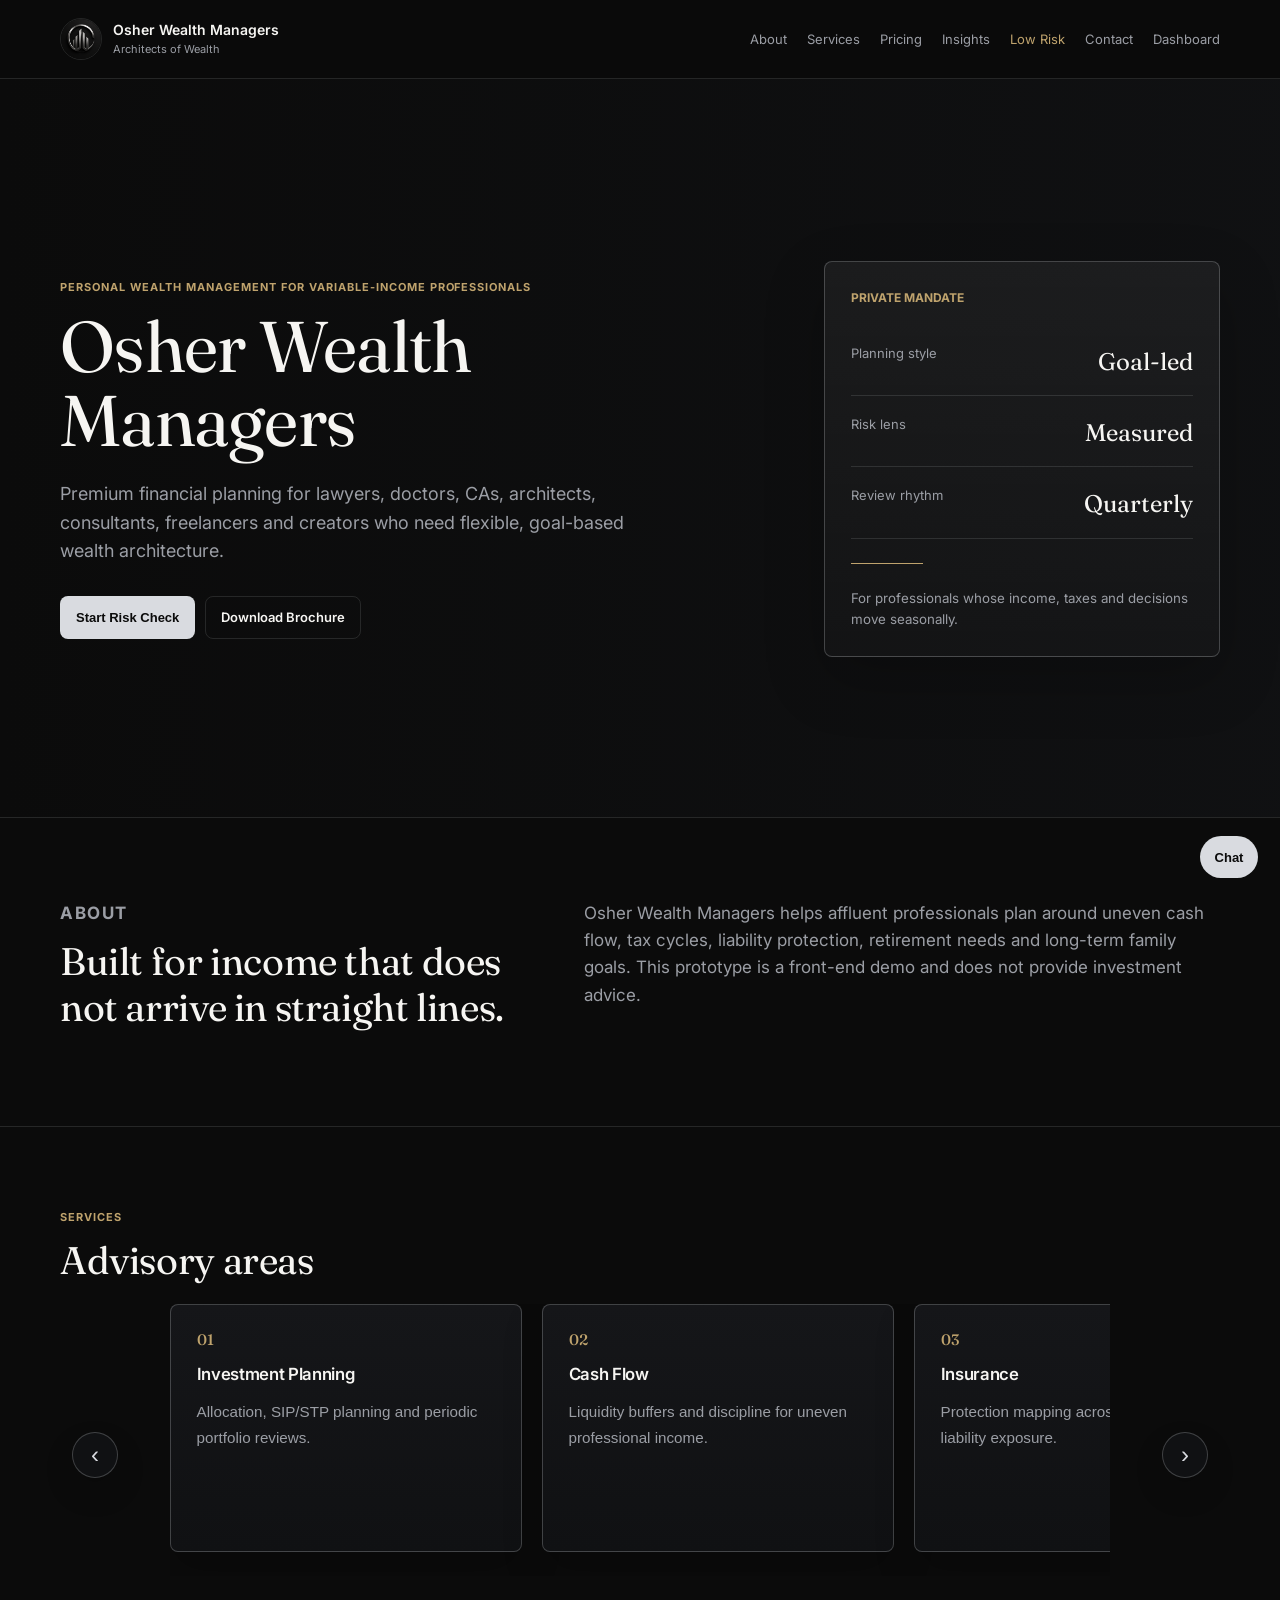
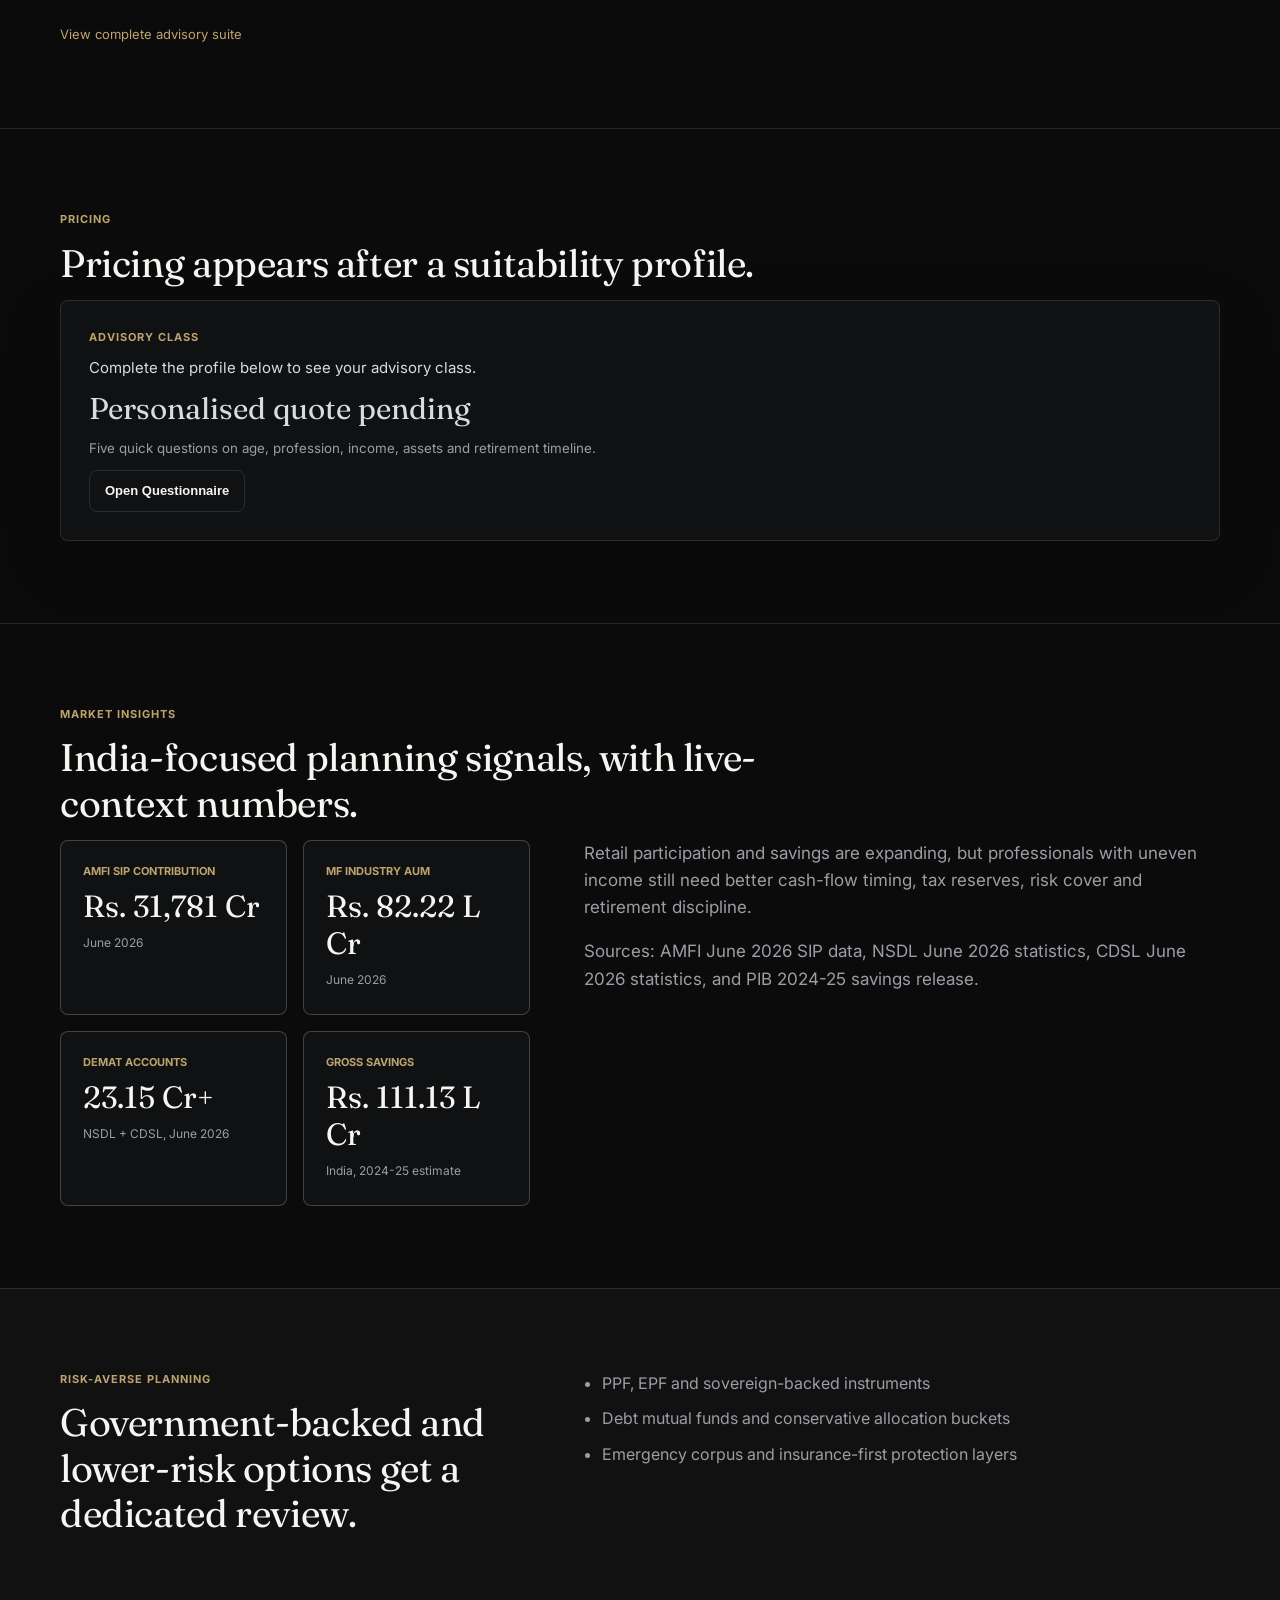
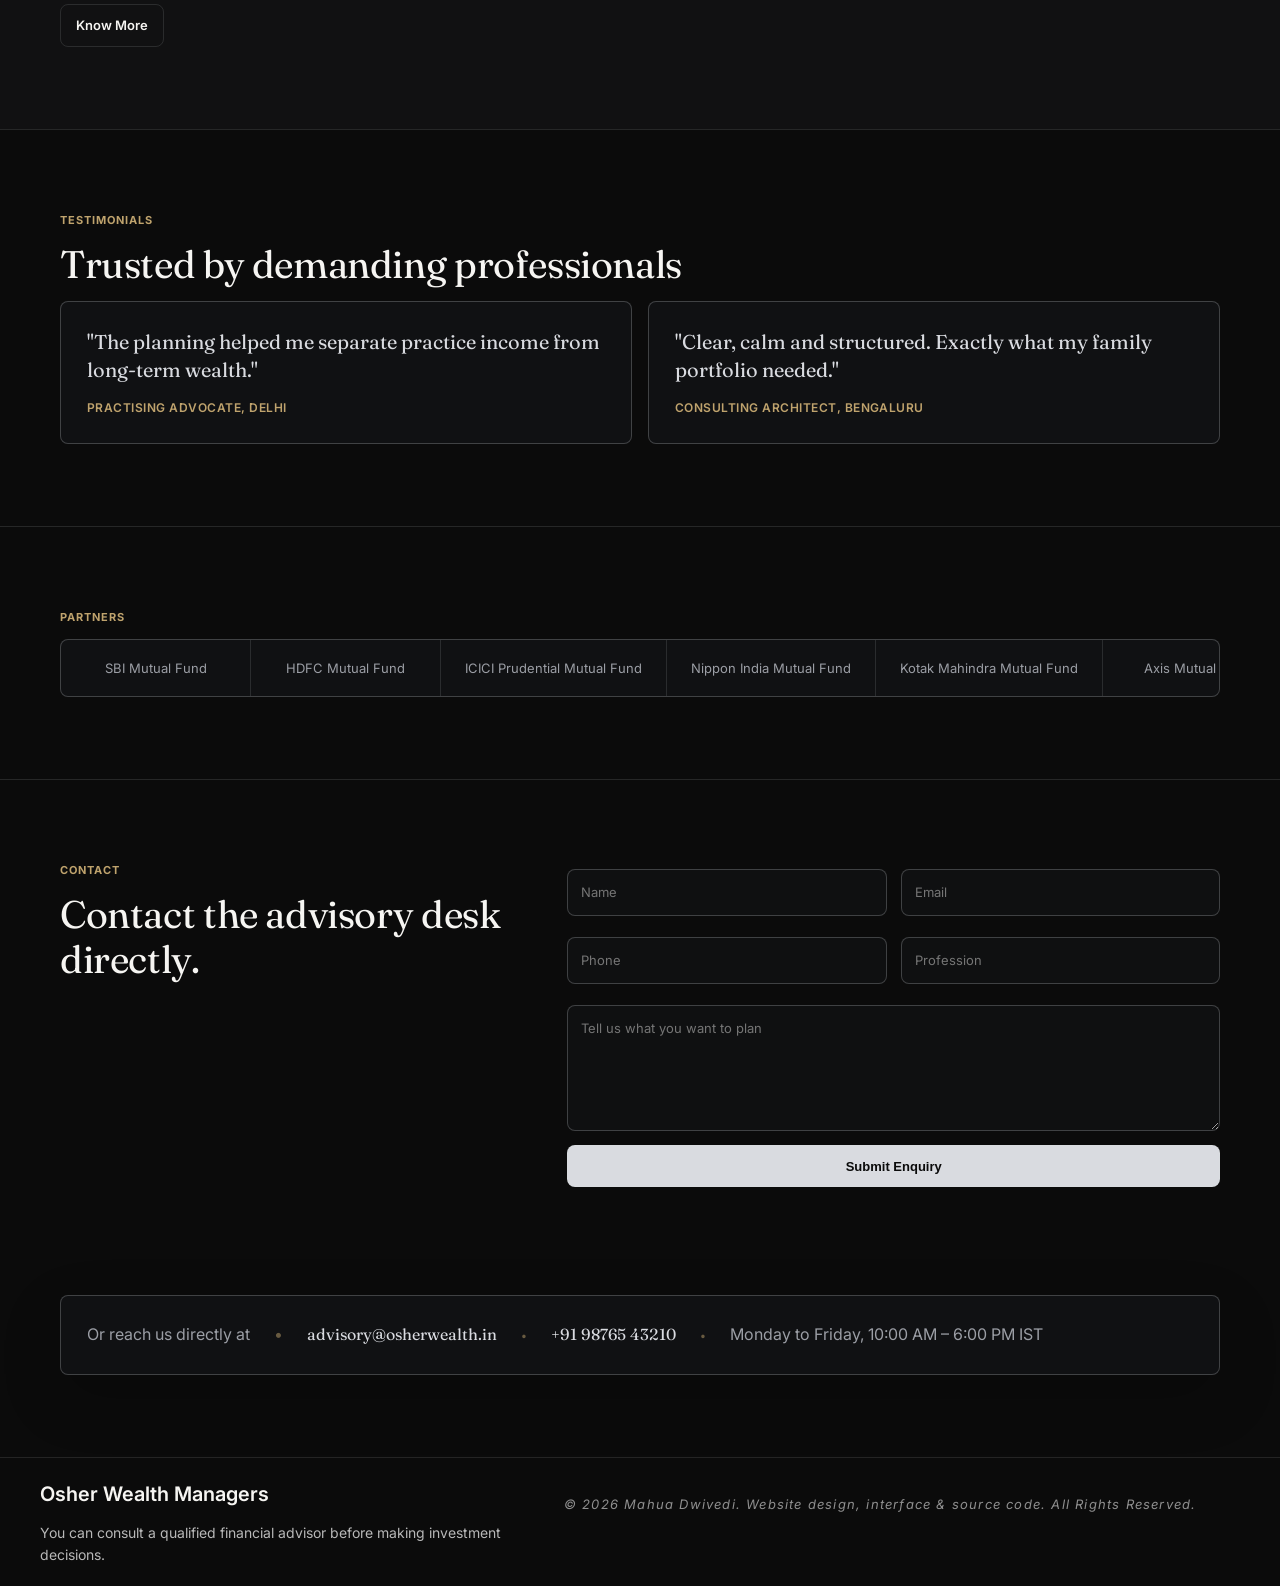
==== index.html @ f5e78a2c "Redesign footer with improved structure and styles Updated footer layout and styling for better pres" ====
<!DOCTYPE html>
<html lang="en">
<head>
  <meta charset="UTF-8">
  <meta name="viewport" content="width=device-width, initial-scale=1.0">
  <title>Osher Wealth Managers</title>
  <link rel="preconnect" href="https://fonts.googleapis.com">
  <link rel="preconnect" href="https://fonts.gstatic.com" crossorigin>
  <link href="https://fonts.googleapis.com/css2?family=Fraunces:ital,opsz,wght@0,9..144,400;0,9..144,500;1,9..144,400&family=Inter:wght@400;500;600;700&display=swap" rel="stylesheet">
  <link rel="stylesheet" href="style.css">
</head>
<body>
  <header class="site-header">
    <a class="brand" href="#home" aria-label="Osher Wealth Managers home">
      <img src="logo.png" alt="Osher Wealth Managers logo" class="brand-logo">
      <span>
        <strong>Osher Wealth Managers</strong>
        <small>Architects of Wealth</small>
      </span>
    </a>
    <nav class="nav-links" aria-label="Primary navigation">
      <a href="#about">About</a>
      <a href="services.html">Services</a>
      <a href="#pricing">Pricing</a>
      <a href="#insights">Insights</a>
      <a class="risk-link" href="low-risk.html">Low Risk</a>
      <a href="#contact">Contact</a>
      <a href="#dashboard">Dashboard</a>
    </nav>
  </header>

  <main>
    <section id="home" class="hero">
      <div class="hero-copy">
        <p class="eyebrow">Personal wealth management for variable-income professionals</p>
        <h1>Osher Wealth Managers</h1>
        <p class="hero-text">Premium financial planning for lawyers, doctors, CAs, architects, consultants, freelancers and creators who need flexible, goal-based wealth architecture.</p>
        <div class="hero-actions">
          <button class="btn primary open-profile" type="button">Start Risk Check</button>
          <a class="btn secondary" href="brochure.pdf" download>Download Brochure</a>
        </div>
      </div>
      <div class="hero-panel" aria-label="Private wealth planning preview">
        <p>Private Mandate</p>
        <dl>
          <div><dt>Planning style</dt><dd>Goal-led</dd></div>
          <div><dt>Risk lens</dt><dd>Measured</dd></div>
          <div><dt>Review rhythm</dt><dd>Quarterly</dd></div>
        </dl>
        <span class="fine-line"></span>
        <small>For professionals whose income, taxes and decisions move seasonally.</small>
      </div>
    </section>

    <section id="about" class="section split">
      <div>
        <p class="eyebrow">About</p>
        <h2>Built for income that does not arrive in straight lines.</h2>
      </div>
      <p>Osher Wealth Managers helps affluent professionals plan around uneven cash flow, tax cycles, liability protection, retirement needs and long-term family goals. This prototype is a front-end demo and does not provide investment advice.</p>
    </section>

    <section id="services" class="section">
      <div class="section-heading">
        <p class="eyebrow">Services</p>
        <h2>Advisory areas</h2>
      </div>
      <div class="carousel-shell">
          <div class="carousel-actions">
            <button class="carousel-arrow" type="button" data-carousel-prev aria-label="Previous advisory card">‹</button>
            <button class="carousel-arrow" type="button" data-carousel-next aria-label="Next advisory card">›</button>
        </div>
        <div class="service-carousel refined-cards" data-carousel aria-label="Advisory and planning services">
          <button class="service-card open-profile" type="button"><span>01</span><h3>Investment Planning</h3><p>Allocation, SIP/STP planning and periodic portfolio reviews.</p></button>
          <button class="service-card open-profile" type="button"><span>02</span><h3>Cash Flow</h3><p>Liquidity buffers and discipline for uneven professional income.</p></button>
          <button class="service-card open-profile" type="button"><span>03</span><h3>Insurance</h3><p>Protection mapping across health, term and liability exposure.</p></button>
          <button class="service-card open-profile" type="button"><span>04</span><h3>Goal Planning</h3><p>Education, home, family and legacy goals made measurable.</p></button>
          <button class="service-card open-profile" type="button"><span>05</span><h3>Debt Management</h3><p>Loan repayment choices balanced against liquidity and tax cycles.</p></button>
          <button class="service-card open-profile" type="button"><span>06</span><h3>Retirement Planning</h3><p>Corpus, timeline and withdrawal planning for independence.</p></button>
        </div>
      </div>
      <a class="text-link" href="services.html">View complete advisory suite</a>
    </section>

    <section id="pricing" class="section pricing-section">
      <div class="section-heading">
        <p class="eyebrow">Pricing</p>
        <h2>Pricing appears after a suitability profile.</h2>
      </div>
      <div class="pricing-panel">
        <p class="eyebrow">Advisory class</p>
        <p id="pricingClass">Complete the profile below to see your advisory class.</p>
        <strong id="pricingFee">Personalised quote pending</strong>
        <small id="pricingNote">Five quick questions on age, profession, income, assets and retirement timeline.</small>
        <button class="btn secondary open-profile" type="button">Open Questionnaire</button>
      </div>
    </section>

    <section id="insights" class="section insights">
      <div class="section-heading">
        <p class="eyebrow">Market Insights</p>
        <h2>India-focused planning signals, with live-context numbers.</h2>
      </div>
      <div class="insight-layout">
        <div class="stat-grid">
          <article><span>AMFI SIP contribution</span><strong>Rs. 31,781 Cr</strong><small>June 2026</small></article>
          <article><span>MF industry AUM</span><strong>Rs. 82.22 L Cr</strong><small>June 2026</small></article>
          <article><span>Demat accounts</span><strong>23.15 Cr+</strong><small>NSDL + CDSL, June 2026</small></article>
          <article><span>Gross savings</span><strong>Rs. 111.13 L Cr</strong><small>India, 2024-25 estimate</small></article>
        </div>
        <div>
          <p>Retail participation and savings are expanding, but professionals with uneven income still need better cash-flow timing, tax reserves, risk cover and retirement discipline.</p>
          <p class="source-note">Sources: <a href="https://www.amfiindia.com/articles/mutual-fund" target="_blank" rel="noreferrer">AMFI June 2026 SIP data</a>, <a href="https://nsdl.com/about-us/statistics" target="_blank" rel="noreferrer">NSDL June 2026 statistics</a>, <a href="https://www.cdslindia.com/About/OurBusiness.aspx" target="_blank" rel="noreferrer">CDSL June 2026 statistics</a>, and <a href="https://www.pib.gov.in/PressReleasePage.aspx?PRID=2233691" target="_blank" rel="noreferrer">PIB 2024-25 savings release</a>.</p>
        </div>
      </div>
    </section>

    <section id="risk" class="section risk-band">
      <div>
        <p class="eyebrow">Risk-Averse Planning</p>
        <h2>Government-backed and lower-risk options get a dedicated review.</h2>
      </div>
      <ul>
        <li>PPF, EPF and sovereign-backed instruments</li>
        <li>Debt mutual funds and conservative allocation buckets</li>
        <li>Emergency corpus and insurance-first protection layers</li>
      </ul>
      <a class="btn secondary" href="low-risk.html">Know More</a>
    </section>

    <section class="section testimonials">
      <div class="section-heading">
        <p class="eyebrow">Testimonials</p>
        <h2>Trusted by demanding professionals</h2>
      </div>
      <div class="quote-grid">
        <blockquote>
          <p>"The planning helped me separate practice income from long-term wealth."</p>
          <cite>Practising Advocate, Delhi</cite>
        </blockquote>
        <blockquote>
          <p>"Clear, calm and structured. Exactly what my family portfolio needed."</p>
          <cite>Consulting Architect, Bengaluru</cite>
        </blockquote>
      </div>
    </section>

    <section class="section partners">
      <p class="eyebrow">Partners</p>
      <div class="partner-marquee" aria-label="Partner names carousel">
        <div class="partner-track">
  <span>SBI Mutual Fund</span>
  <span>HDFC Mutual Fund</span>
  <span>ICICI Prudential Mutual Fund</span>
  <span>Nippon India Mutual Fund</span>
  <span>Kotak Mahindra Mutual Fund</span>
  <span>Axis Mutual Fund</span>
  <span>Mirae Asset Mutual Fund</span>
  <span>UTI Mutual Fund</span>
  <span>Aditya Birla Sun Life Mutual Fund</span>
  <span>DSP Mutual Fund</span>
  <span>LIC</span>
  <span>HDFC Life</span>
  <span>ICICI Prudential Life</span>
  <span>SBI Life</span>
  <span>NPS Trust</span>
  <span>NSDL</span>
  <span>CDSL</span>
  <span>RBI Savings Bonds</span>

  <!-- Repeat for marquee -->
  <span>SBI Mutual Fund</span>
  <span>HDFC Mutual Fund</span>
  <span>ICICI Prudential Mutual Fund</span>
  <span>Nippon India Mutual Fund</span>
  <span>Kotak Mahindra Mutual Fund</span>
  <span>Axis Mutual Fund</span>
  <span>Mirae Asset Mutual Fund</span>
  <span>UTI Mutual Fund</span>
  <span>Aditya Birla Sun Life Mutual Fund</span>
  <span>DSP Mutual Fund</span>
  <span>LIC</span>
  <span>HDFC Life</span>
  <span>ICICI Prudential Life</span>
  <span>SBI Life</span>
  <span>NPS Trust</span>
  <span>NSDL</span>
  <span>CDSL</span>
  <span>RBI Savings Bonds</span>
</div>
      </div>
    </section>

    <section id="contact" class="section contact">
      <div>
        <p class="eyebrow">Contact</p>
        <h2>Contact the advisory desk directly.</h2>
      </div>
      <form class="contact-form">
        <input type="text" placeholder="Name">
        <input type="email" placeholder="Email">
        <input type="tel" placeholder="Phone">
        <input type="text" placeholder="Profession">
        <textarea placeholder="Tell us what you want to plan"></textarea>
        <button class="btn primary" type="button">Submit Enquiry</button>
      </form>
      <div class="contact-direct">
    <p>Or reach us directly at</p>
    <a href="mailto:advisory@osherwealth.in">advisory@osherwealth.in</a>
    <a href="tel:+919876543210">+91 98765 43210</a>
    <span>Monday to Friday, 10:00 AM – 6:00 PM IST</span>
    </div>
    </section>
  </main>

  <div id="profileModal" class="modal" aria-hidden="true">
    <div class="modal-panel" role="dialog" aria-modal="true" aria-labelledby="profileTitle">
      <button id="modalClose" class="modal-close" type="button" aria-label="Close questionnaire">x</button>
      <p class="eyebrow">5 Question Profile</p>
      <h2 id="profileTitle">Find the suitable advisory class.</h2>
      <form id="profileForm" class="profile-form">
        <label>Age
          <select id="age">
            <option value="30">Under 30</option>
            <option value="38" selected>30 - 40</option>
            <option value="48">41 - 50</option>
            <option value="58">51 - 60</option>
            <option value="65">Above 60</option>
          </select>
        </label>
        <label>Profession
          <select id="profession">
            <option value="doctor">Doctor</option>
            <option value="lawyer">Lawyer</option>
            <option value="ca">CA</option>
            <option value="architect">Architect</option>
            <option value="consultant">Consultant</option>
            <option value="freelancer">Freelancer / Creator</option>
            <option value="engineer">Engineer</option>
            <option value="army">Army / Defence</option>
            <option value="other">Other</option>
          </select>
        </label>
        <label>Annual Income
          <select id="income">
            <option value="2500000">Below Rs. 25L</option>
            <option value="5000000">Rs. 25L - Rs. 50L</option>
            <option value="10000000">Rs. 50L - Rs. 1Cr</option>
            <option value="25000000">Rs. 1Cr - Rs. 2.5Cr</option>
            <option value="50000000">Above Rs. 2.5Cr</option>
          </select>
        </label>
        <label>Investible Assets
          <select id="assets">
            <option value="2500000">Below Rs. 25L</option>
            <option value="7500000">Rs. 25L - Rs. 1Cr</option>
            <option value="25000000">Rs. 1Cr - Rs. 5Cr</option>
            <option value="100000000">Rs. 5Cr - Rs. 20Cr</option>
            <option value="250000000">Above Rs. 20Cr</option>
          </select>
        </label>
        <label>Retirement Age
          <select id="retirement">
            <option value="50">Before 50</option>
            <option value="55">50 - 55</option>
            <option value="60" selected>56 - 60</option>
            <option value="65">61 - 65</option>
            <option value="70">After 65</option>
          </select>
        </label>
        <button class="btn primary" type="submit">Update Pricing</button>
      </form>
      <div id="profileResult" class="profile-result">Your advisory class and fee will appear here.</div>
    </div>
  </div>

  <button id="chatToggle" class="chat-toggle" aria-label="Open Osher chatbot">Chat</button>
  <aside id="chatbot" class="chatbot" aria-label="Osher chatbot">
    <div class="chat-head">
      <strong>Osher Assistant</strong>
      <button id="chatClose" aria-label="Close chatbot">x</button>
    </div>
    <div id="chatMessages" class="chat-messages">
      <p class="bot">Choose a prompt below. I will keep it simple.</p>
      <div id="chatPrompts" class="chat-prompts" aria-label="Suggested chatbot prompts"></div>
    </div>
  </aside>

  <footer style="padding:20px 40px; border-top:1px solid rgba(255,255,255,0.1);">

    <div style="display:flex; justify-content:space-between; align-items:center; flex-wrap:wrap; gap:12px;">
        <span style="font-size:20px; font-weight:600;">
            Osher Wealth Managers
        </span>

        <small style="font-size:14px; color:#b8b8b8;">
            You can consult a qualified financial advisor before making investment decisions.
        </small>
    </div>

    <div style="margin-top:16px; text-align:center; width:100%;">
        <small style="display:block; width:100%; font-style:italic; letter-spacing:1.2px; color:#8f8f8f; font-size:13px;">
            © 2026 Mahua Dwivedi. Website design, interface & source code. All Rights Reserved.
        </small>
    </div>

</footer>

  <script src="script.js"></script>
</body>
</html>
---- style.css ----
:root {
  --black: #0b0b0b;
  --ink: #111214;
  --charcoal: #18191b;
  --muted: #9b9ea5;
  --silver: #d9dbe0;
  --soft: #f6f5f2;
  --line: rgba(217, 219, 224, 0.13);
  --line-strong: rgba(217, 219, 224, 0.24);
  --gold: #bfa36d;
  --panel: #101113;
  --panel-soft: #151619;
  --content: min(1160px, calc(100vw - 44px));
  --font-display: "Fraunces", Georgia, "Times New Roman", serif;
  --font-body: "Inter", Arial, Helvetica, sans-serif;
}

* {
  box-sizing: border-box;
  scrollbar-width: none;
  -ms-overflow-style: none;
}

*::-webkit-scrollbar {
  display: none;
  width: 0;
  height: 0;
}

html {
  scroll-behavior: smooth;
}

body {
  margin: 0;
  font-family: var(--font-body);
  color: var(--soft);
  background: var(--black);
  line-height: 1.6;
  -webkit-font-smoothing: antialiased;
}

a {
  color: inherit;
  text-decoration: none;
}

.site-header {
  position: sticky;
  top: 0;
  z-index: 20;
  display: flex;
  justify-content: space-between;
  align-items: center;
  gap: 28px;
  padding: 18px max(22px, calc((100vw - 1160px) / 2));
  background: rgba(11, 11, 11, 0.86);
  border-bottom: 1px solid var(--line);
  backdrop-filter: blur(18px);
}

.brand {
  display: flex;
  align-items: center;
  gap: 11px;
}

.brand-logo {
  width: 42px;
  height: 42px;
  object-fit: cover;
  border-radius: 50%;
  border: 1px solid var(--line);
}

.brand strong,
.brand small {
  display: block;
}

.brand strong {
  font-size: 14px;
  font-weight: 600;
}

.brand small,
.nav-links,
.hero-text,
.split p,
.insight-layout p,
.card p,
.pricing-panel small,
.profile-result,
footer small {
  color: var(--muted);
}

.brand small {
  font-size: 11px;
}

.nav-links {
  display: flex;
  flex-wrap: wrap;
  justify-content: flex-end;
  gap: 20px;
  font-size: 13px;
}

.nav-links a {
  transition: color 160ms ease;
}

.nav-links a:hover,
.risk-link {
  color: var(--gold);
}

.hero {
  min-height: 82vh;
  display: grid;
  grid-template-columns: minmax(0, 1.15fr) minmax(280px, 0.65fr);
  gap: 64px;
  align-items: center;
  padding: 92px max(22px, calc((100vw - 1160px) / 2)) 70px;
  background: linear-gradient(90deg, rgba(11, 11, 11, 0.98), rgba(17, 18, 20, 0.82));
}

.hero-copy {
  max-width: 820px;
}

.eyebrow {
  margin: 0 0 12px;
  color: var(--gold);
  font-size: 11px;
  font-weight: 700;
  letter-spacing: 0.09em;
  text-transform: uppercase;
}

h1,
h2,
h3,
p {
  margin-top: 0;
}

h1 {
  max-width: 900px;
  margin-bottom: 22px;
  font-family: var(--font-display);
  font-size: clamp(40px, 5.6vw, 72px);
  font-weight: 400;
  line-height: 1.04;
  letter-spacing: -0.01em;
}

h2 {
  max-width: 760px;
  margin-bottom: 14px;
  font-family: var(--font-display);
  font-size: clamp(26px, 3vw, 42px);
  font-weight: 400;
  line-height: 1.18;
  letter-spacing: -0.01em;
}

h3 {
  margin-bottom: 8px;
  font-family: var(--font-body);
  font-size: 17px;
  font-weight: 600;
  letter-spacing: -0.005em;
}

.hero-text {
  max-width: 620px;
  font-size: 18px;
}

.hero-actions {
  display: flex;
  flex-wrap: wrap;
  gap: 10px;
  margin-top: 30px;
}

.btn {
  display: inline-flex;
  align-items: center;
  justify-content: center;
  min-height: 42px;
  border: 1px solid var(--line);
  border-radius: 8px;
  padding: 10px 15px;
  font-size: 13px;
  font-weight: 600;
  cursor: pointer;
  transition: transform 160ms ease, border-color 160ms ease, background 160ms ease, color 160ms ease;
}

.btn:hover {
  transform: translateY(-1px);
  border-color: var(--line-strong);
}

.primary {
  background: var(--silver);
  color: var(--black);
}

.secondary {
  background: transparent;
  color: var(--soft);
}

.hero-panel,
.chart-card,
.card,
.pricing-panel,
.profile-result,
.chatbot,
.modal-panel {
  border: 1px solid var(--line-strong);
  border-radius: 8px;
  background: linear-gradient(180deg, rgba(255, 255, 255, 0.055), rgba(255, 255, 255, 0.025));
  box-shadow: 0 22px 60px rgba(0, 0, 0, 0.22);
}

.hero-panel{
    padding:26px;
    display:flex;
    flex-direction:column;
    justify-content:center;
    gap:24px;
}

.hero-panel p {
  color: var(--gold);
  font-size: 12px;
  font-weight: 700;
  text-transform: uppercase;
}

.hero-panel dl {
  display: grid;
  gap: 18px;
  margin: 0;
}

.hero-panel div {
  display: flex;
  justify-content: space-between;
  gap: 24px;
  padding-bottom: 14px;
  border-bottom: 1px solid var(--line);
}

.hero-panel dt {
  color: var(--muted);
  font-size: 13px;
}

.hero-panel dd {
  margin: 0;
  font-family: var(--font-display);
  font-size: 24px;
}

.hero-panel small {
  color: var(--muted);
}

.fine-line {
  width: 72px;
  height: 1px;
  background: var(--gold);
}

.section {
  padding: 82px max(22px, calc((100vw - 1160px) / 2));
  border-top: 1px solid var(--line);
}

.page-hero {
  padding: 104px max(22px, calc((100vw - 1160px) / 2)) 72px;
  border-bottom: 1px solid var(--line);
  background: linear-gradient(90deg, rgba(11, 11, 11, 0.98), rgba(17, 18, 20, 0.78));
}

.page-hero h1 {
  max-width: 860px;
}

.split,
.contact,
.risk-band,
.insight-layout {
  display: grid;
  grid-template-columns: 0.85fr 1.15fr;
  gap: 54px;
  align-items: start;
}

.split p,
.insight-layout p {
  font-size: 17px;
}

.card-grid,
.quote-grid {
  display: grid;
  grid-template-columns: repeat(3, 1fr);
  gap: 16px;
}

.card,
.pricing-panel {
  padding: 24px;
  border: 1px solid var(--line-strong);
  background: var(--panel);
}

.service-carousel {
  display: flex;
  align-items: stretch;
  gap: 20px;
  overflow: hidden;
  padding: 0 0 24px;
  scroll-behavior: smooth;
  scroll-snap-type: x mandatory;
}

.carousel-shell {
  position: relative;
  width: 100%;
  padding: 0 110px 30px;
}

.carousel-actions {
  position: absolute;
  top: 50%;
  left: 0;
  right: 0;
  display: flex;
  justify-content: space-between;
  align-items: center;
  padding: 0 12px;
  transform: translateY(-50%);
  pointer-events: none;
  z-index: 2;
}

.carousel-actions button {
  pointer-events: auto;
}

.carousel-arrow {
  width: 46px;
  height: 46px;
  border: 1px solid var(--line-strong);
  border-radius: 50%;
  color: var(--silver);
  background: var(--panel);
  font-size: 24px;
  line-height: 1;
  cursor: pointer;
  transition: border-color 160ms ease, color 160ms ease, transform 160ms ease, box-shadow 160ms ease;
  box-shadow: 0 14px 30px rgba(0, 0, 0, 0.16);
}

.carousel-arrow:hover {
  border-color: rgba(191, 163, 109, 0.65);
  color: var(--gold);
}

.service-card {
  position: relative;
  flex: 0 0 min(22rem, 100%);
  min-width: 20rem;
  max-width: 26rem;
  min-height: 15.5rem;
  display: flex;
  flex-direction: column;
  align-items: flex-start;
  justify-content: flex-start;
  gap: 0.9rem;
  border: 1px solid var(--line-strong);
  border-radius: 8px;
  padding: 1.6rem;
  color: var(--soft);
  background: linear-gradient(180deg, var(--panel-soft), var(--panel));
  text-align: left;
  scroll-snap-align: start;
  cursor: pointer;
  transition: border-color 180ms ease, background 180ms ease, transform 180ms ease, box-shadow 180ms ease;
  box-shadow: 0 18px 40px rgba(0, 0, 0, 0.2);
}

.refined-cards {
  margin-top: 20px;
}

.service-matrix {
  display: grid;
  grid-template-columns: repeat(auto-fit, minmax(260px, 1fr));
  gap: 16px;
}

.service-card:hover,
.service-card:focus-visible {
  border-color: rgba(191, 163, 109, 0.8);
  background: linear-gradient(180deg, #1a1b1f, #121316);
  transform: translateY(-5px);
  box-shadow: 0 28px 70px rgba(0, 0, 0, 0.28), 0 10px 30px rgba(191, 163, 109, 0.14);
}

.service-card > span:not(.card-icon) {
  display: inline-block;
  color: var(--gold);
  font-family: var(--font-display);
  font-size: 0.95rem;
  font-weight: 500;
  letter-spacing: 0.02em;
}

.card-icon {
  width: 42px;
  height: 42px;
  display: inline-grid;
  place-items: center;
  border: 1px solid rgba(255, 255, 255, 0.74);
  border-radius: 8px;
  color: #fff;
  background: #050505;
  font-size: 20px;
  line-height: 1;
  box-shadow: inset 0 0 0 1px rgba(255, 255, 255, 0.08), 0 12px 28px rgba(0, 0, 0, 0.28);
}

.service-card .card-icon {
  margin-bottom: auto;
}

.service-card h3 {
  margin: 0;
  font-size: clamp(1.05rem, 1.2vw, 1.35rem);
  line-height: 1.25;
  letter-spacing: -0.02em;
}

.service-card p {
  margin: 0;
  color: var(--muted);
  font-size: clamp(0.95rem, 1vw, 1.05rem);
  line-height: 1.7;
}

.static-card {
  cursor: default;
}

.static-card:hover {
  transform: none;
}

.pricing-panel {
  max-width: 100%;
  display: flex;
  flex-direction: column;
  align-items: flex-start;
  gap: 10px;
  padding: 28px;
  border: 1px solid var(--line);
}

.pricing-panel .eyebrow {
  margin-bottom: 0;
}

#pricingClass {
  margin: 0;
  max-width: 560px;
  color: var(--silver);
  font-size: 15px;
  font-weight: 400;
  line-height: 1.5;
}

.pricing-panel strong {
  font-family: var(--font-display);
  font-size: clamp(22px, 2.6vw, 30px);
  font-weight: 400;
  line-height: 1.3;
  color: var(--silver);
  overflow-wrap: anywhere;
}

.pricing-panel small {
  max-width: 560px;
  color: var(--muted);
}

.chart-card {
  padding: 24px;
}

.stat-grid {
  display: grid;
  grid-template-columns: repeat(2, 1fr);
  gap: 16px;
}

.stat-grid article {
  min-height: 154px;
  padding: 22px;
  border: 1px solid var(--line-strong);
  border-radius: 8px;
  background: var(--panel);
}

.stat-grid article > span:not(.card-icon),
.advisory-detail article > span:not(.card-icon) {
  display: block;
  margin-bottom: 8px;
  color: var(--gold);
  font-size: 11px;
  font-weight: 700;
  text-transform: uppercase;
}

.stat-grid .card-icon,
.advisory-detail .card-icon {
  margin-bottom: 18px;
}

.stat-grid strong,
.advisory-detail strong {
  display: block;
  margin-bottom: 4px;
  font-family: var(--font-display);
  font-size: clamp(22px, 2.4vw, 34px);
  line-height: 1.2;
  font-weight: 400;
  overflow-wrap: anywhere;
}

.stat-grid small,
.source-note {
  color: var(--muted);
  font-size: 12px;
}

.chart-row {
  margin-bottom: 18px;
}

.chart-row:last-child {
  margin-bottom: 0;
}

.chart-row span {
  display: block;
  margin-bottom: 8px;
  color: var(--muted);
  font-size: 13px;
}

.chart-row b {
  display: block;
  height: 3px;
  border-radius: 99px;
  background: var(--silver);
}

.risk-band {
  background: #111112;
}

.risk-band ul {
  margin: 0;
  padding-left: 18px;
  color: var(--muted);
}

.risk-band li {
  margin-bottom: 10px;
}

.risk-band .btn {
  justify-self: start;
}

.profile-form,
.contact-form {
  display: grid;
  grid-template-columns: repeat(2, 1fr);
  gap: 14px;
  max-width: 980px;
}

label,
.contact-form {
  color: var(--muted);
  font-size: 13px;
}

input,
select,
textarea {
  width: 100%;
  margin-top: 7px;
  padding: 12px 13px;
  border: 1px solid var(--line-strong);
  border-radius: 8px;
  color: var(--soft);
  background: #0f1011;
  font: inherit;
}

select {
  appearance: auto;
}

textarea {
  min-height: 126px;
  resize: vertical;
}

.profile-result {
  max-width: 980px;
  margin-top: 16px;
  padding: 16px;
}

.quote-grid {
  grid-template-columns: repeat(2, 1fr);
}

blockquote {
  margin: 0;
  padding: 26px;
  border: 1px solid var(--line-strong);
  border-radius: 8px;
  background: var(--panel);
}

blockquote p {
  margin: 0 0 14px;
  color: var(--silver);
  font-family: var(--font-display);
  font-size: 20px;
  line-height: 1.4;
}

blockquote cite {
  display: block;
  color: var(--gold);
  font-style: normal;
  font-size: 12px;
  font-weight: 600;
  letter-spacing: 0.04em;
  text-transform: uppercase;
}

.partner-marquee {
  overflow: hidden;
  border: 1px solid var(--line-strong);
  border-radius: 8px;
  background: var(--panel);
}

.partner-track {
  width: max-content;
  display: flex;
  animation: partner-scroll 50s linear infinite;
}

.partner-track span {
  min-width: 190px;
  padding: 18px 24px;
  border-right: 1px solid var(--line);
  color: var(--muted);
  text-align: center;
  font-size: 13px;
}

.text-link {
  display: inline-block;
  margin-top: 18px;
  color: var(--gold);
  font-size: 13px;
}

.contact-direct {
  display: grid;
  gap: 12px;
  padding: 26px;
  border: 1px solid var(--line-strong);
  border-radius: 8px;
  background: var(--panel);
  box-shadow: 0 22px 60px rgba(0, 0, 0, 0.2);
}

.contact {
  grid-template-columns: 0.82fr 1.18fr;
}

.contact-direct,
.contact-form {
  width: 100%;
}

.contact > div:first-child {
  grid-row: span 2;
}

.contact-direct{
     width:100%;
    display:flex;
    align-items:center;
    gap:24px;
    flex-wrap:wrap;
    grid-column:1 / -1;

}

.contact-direct p,
.contact-direct span{
    margin:0;
    color:var(--muted);
    font-size:clamp(16px,2.4vw,16px);
    align-self:center;
}

.contact-direct a{
    display:inline-block;
    font-family:var(--font-display);
    font-size:clamp(16px,2.4vw,16px);
    line-height:1.35;
    color:var(--silver);
    text-decoration:none;
    align-self:center;
}

.contact-direct > *:not(:last-child)::after{
    content:"•";
    margin-left:24px;
    color:var(--gold);
    opacity:.5;
    align-self:center;
}

.advisory-detail {
  display: grid;
  grid-template-columns: 0.8fr 1.2fr;
  gap: 18px;
}

.advisory-detail article {
  padding: 28px;
  border: 1px solid var(--line-strong);
  border-radius: 8px;
  background: var(--panel);
  box-shadow: 0 22px 60px rgba(0, 0, 0, 0.2);
}

.advisory-detail p,
.advisory-detail li {
  color: var(--muted);
}

@keyframes partner-scroll {
  from {
    transform: translateX(0);
  }

  to {
    transform: translateX(-50%);
  }
}

.contact-form textarea,
.contact-form button {
  grid-column: 1 / -1;
}

.chat-toggle {
  position: fixed;
  right: 22px;
  bottom: 22px;
  z-index: 25;
  min-width: 58px;
  height: 42px;
  border: 1px solid var(--line);
  border-radius: 999px;
  background: var(--silver);
  color: var(--black);
  font-size: 13px;
  font-weight: 700;
  cursor: pointer;
}

.chatbot {
  position: fixed;
  right: 22px;
  bottom: 78px;
  z-index: 26;
  width: min(376px, calc(100vw - 32px));
  display: none;
  overflow: hidden;
  background: rgba(15, 16, 17, 0.98);
  box-shadow: 0 24px 80px rgba(0, 0, 0, 0.42);
}

.chatbot.open {
  display: block;
}

.chat-head {
  display: flex;
  justify-content: space-between;
  align-items: center;
  padding: 13px 15px;
  border-bottom: 1px solid var(--line);
}

.chat-head strong {
  font-size: 14px;
}

.chat-head button {
  border: 0;
  background: transparent;
  color: var(--muted);
  font-size: 18px;
  cursor: pointer;
}

.chat-messages {
  max-height: 330px;
  padding: 13px;
  overflow-y: auto;
}

.chat-messages p {
  width: fit-content;
  max-width: 90%;
  margin-bottom: 10px;
  padding: 9px 11px;
  border-radius: 4px;
  font-size: 13px;
}

.bot {
  background: rgba(217, 219, 224, 0.1);
  color: var(--soft);
}

.user {
  margin-left: auto;
  background: var(--silver);
  color: var(--black);
}

.chat-prompts {
  display: grid;
  gap: 7px;
  margin: 4px 0 12px;
}

.chat-prompts button {
  width: 100%;
  border: 1px solid var(--line);
  border-radius: 3px;
  padding: 9px 10px;
  color: var(--silver);
  background: transparent;
  text-align: left;
  font-size: 12px;
  cursor: pointer;
}

.chat-prompts button:hover {
  border-color: rgba(191, 163, 109, 0.6);
  color: var(--gold);
}

.modal {
  position: fixed;
  inset: 0;
  z-index: 40;
  display: none;
  place-items: center;
  padding: 22px;
  background: rgba(0, 0, 0, 0.72);
  backdrop-filter: blur(8px);
}

.modal.open {
  display: grid;
}

.modal-panel {
  position: relative;
  width: min(920px, 100%);
  max-height: calc(100vh - 44px);
  overflow-y: auto;
  padding: 34px;
  background: #0f1011;
}

.modal-panel h2 {
  margin-bottom: 24px;
}

.modal-close {
  position: absolute;
  top: 14px;
  right: 14px;
  border: 0;
  color: var(--muted);
  background: transparent;
  font-size: 18px;
  cursor: pointer;
}

footer {
  display: flex;
  justify-content: space-between;
  gap: 18px;
  padding: 28px max(22px, calc((100vw - 1160px) / 2));
  border-top: 1px solid var(--line);
}

@media (max-width: 900px) {
  .site-header,
  footer {
    align-items: flex-start;
    flex-direction: column;
  }

  .hero,
  .split,
  .contact,
  .risk-band,
  .insight-layout {
    grid-template-columns: 1fr;
  }

  .contact > div:first-child,
  .contact-direct,
  .contact-form {
    grid-column: auto;
    grid-row: auto;
  }

  .hero {
    min-height: auto;
    gap: 36px;
    background-position: right -70px top 48px;
    background-size: 260px;
  }

  .card-grid,
  .quote-grid,
  .profile-form,
  .service-matrix,
  .stat-grid,
  .advisory-detail {
    grid-template-columns: 1fr;
  }

  .carousel-shell {
    padding: 0 24px 18px;
  }

  .carousel-actions {
    position: static;
    transform: none;
    margin-top: 12px;
    justify-content: flex-end;
    pointer-events: auto;
  }

  .carousel-head {
    flex-wrap: wrap;
  }

  .service-card {
    flex: 0 0 min(86vw, 28rem);
    min-width: auto;
    width: min(86vw, 28rem);
  }

  .hero-panel {
    min-height: 300px;
  }
}
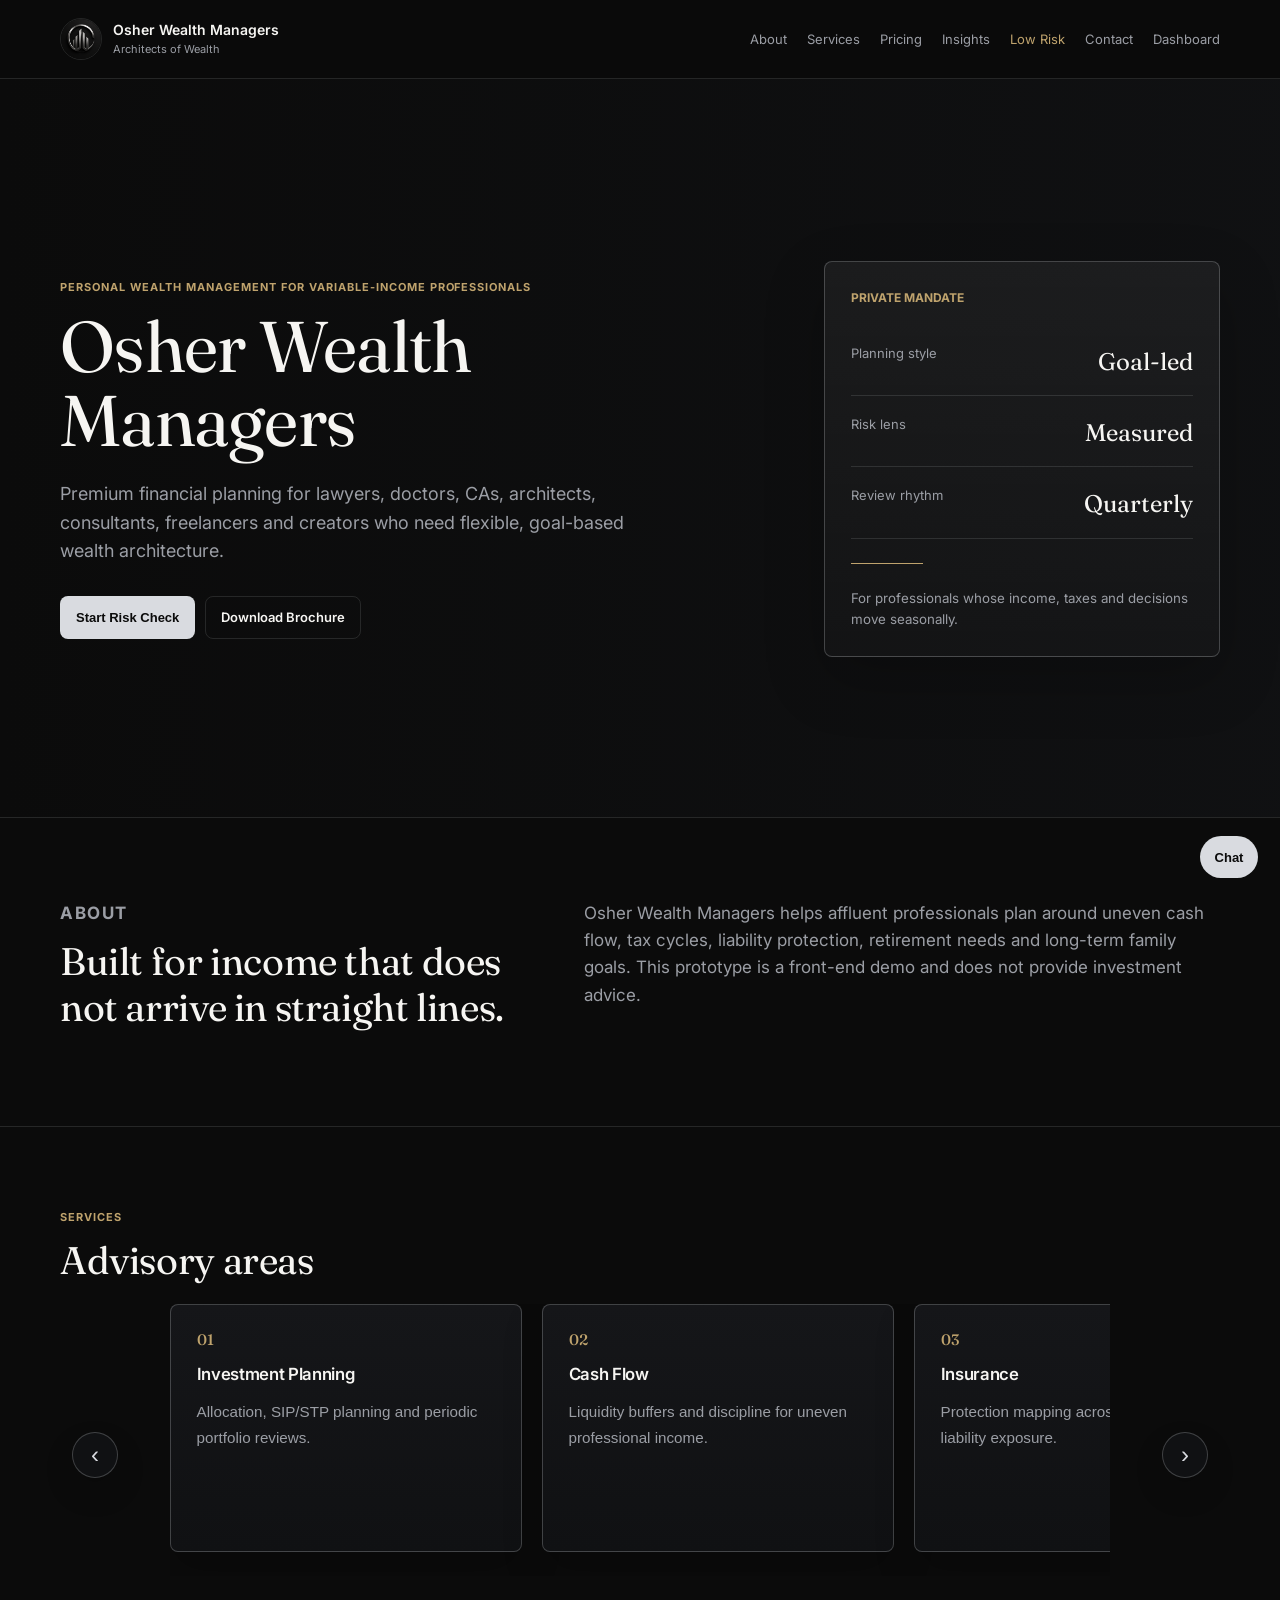
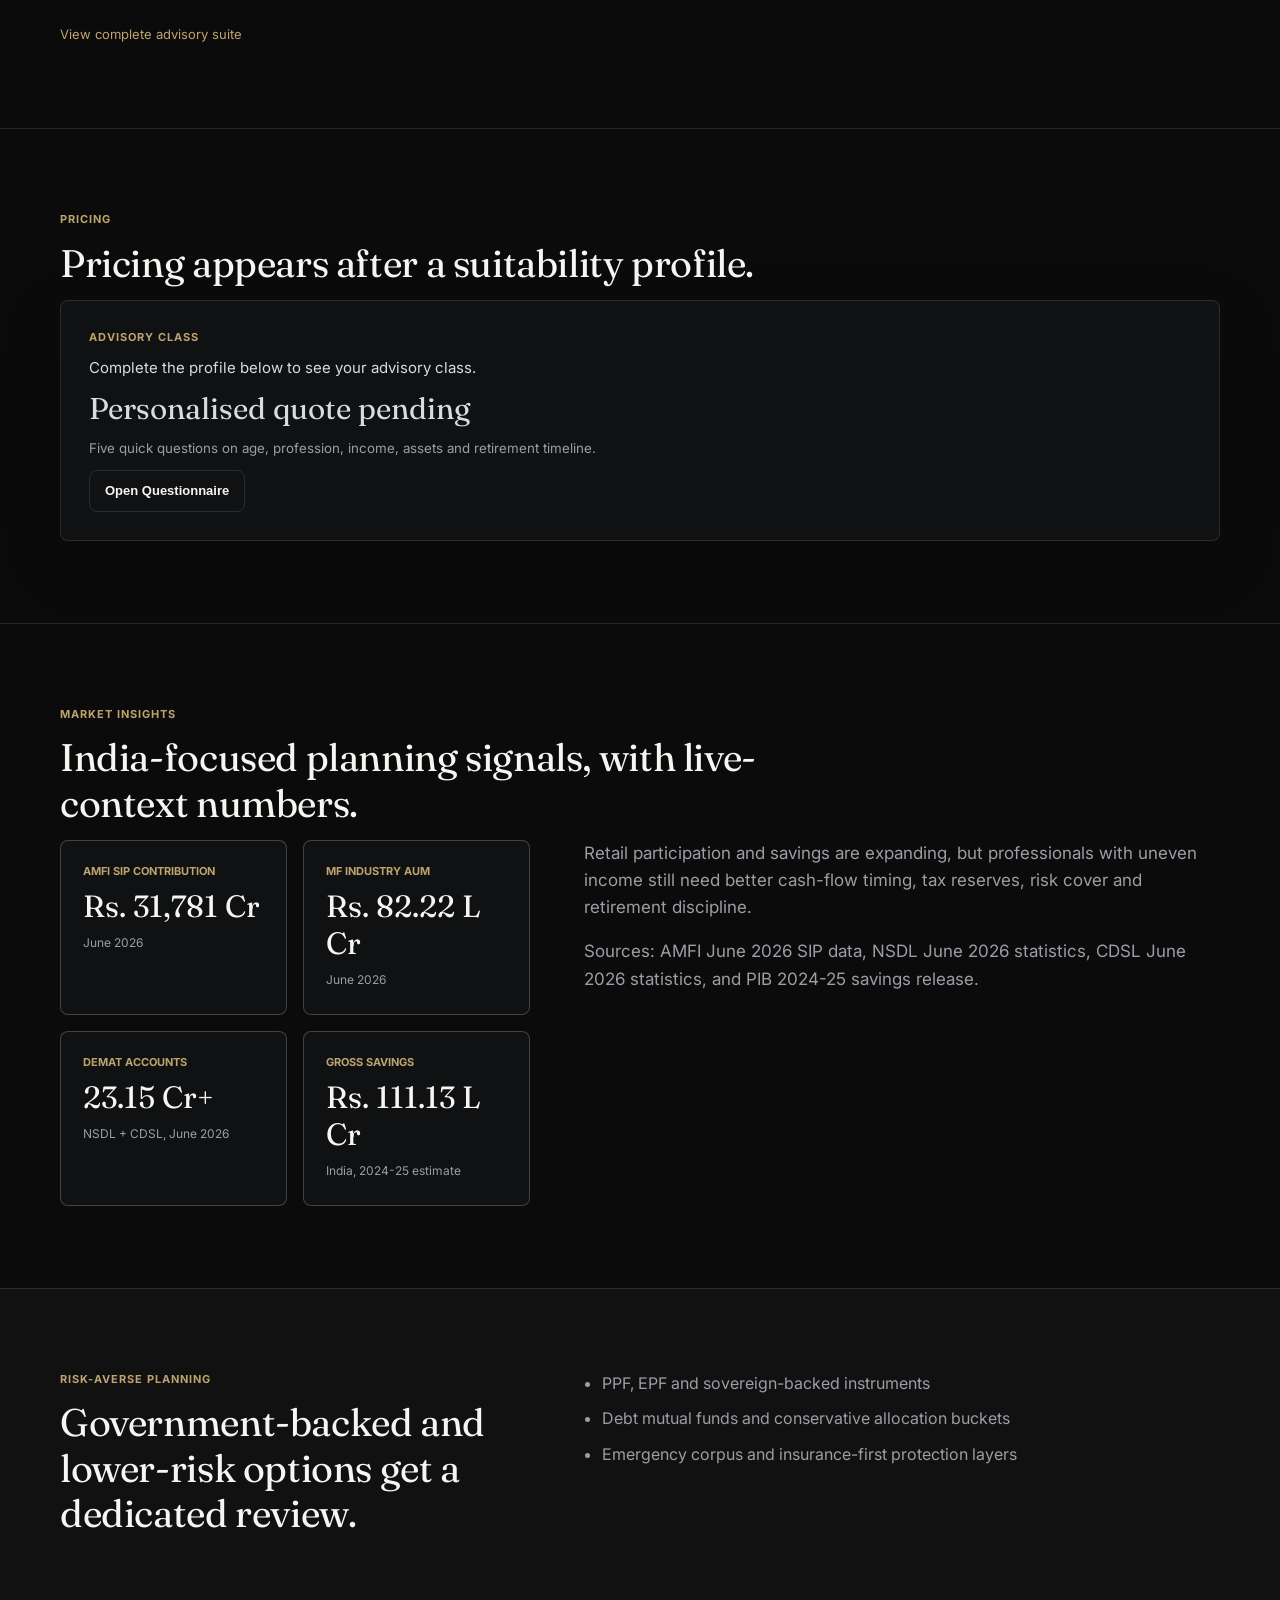
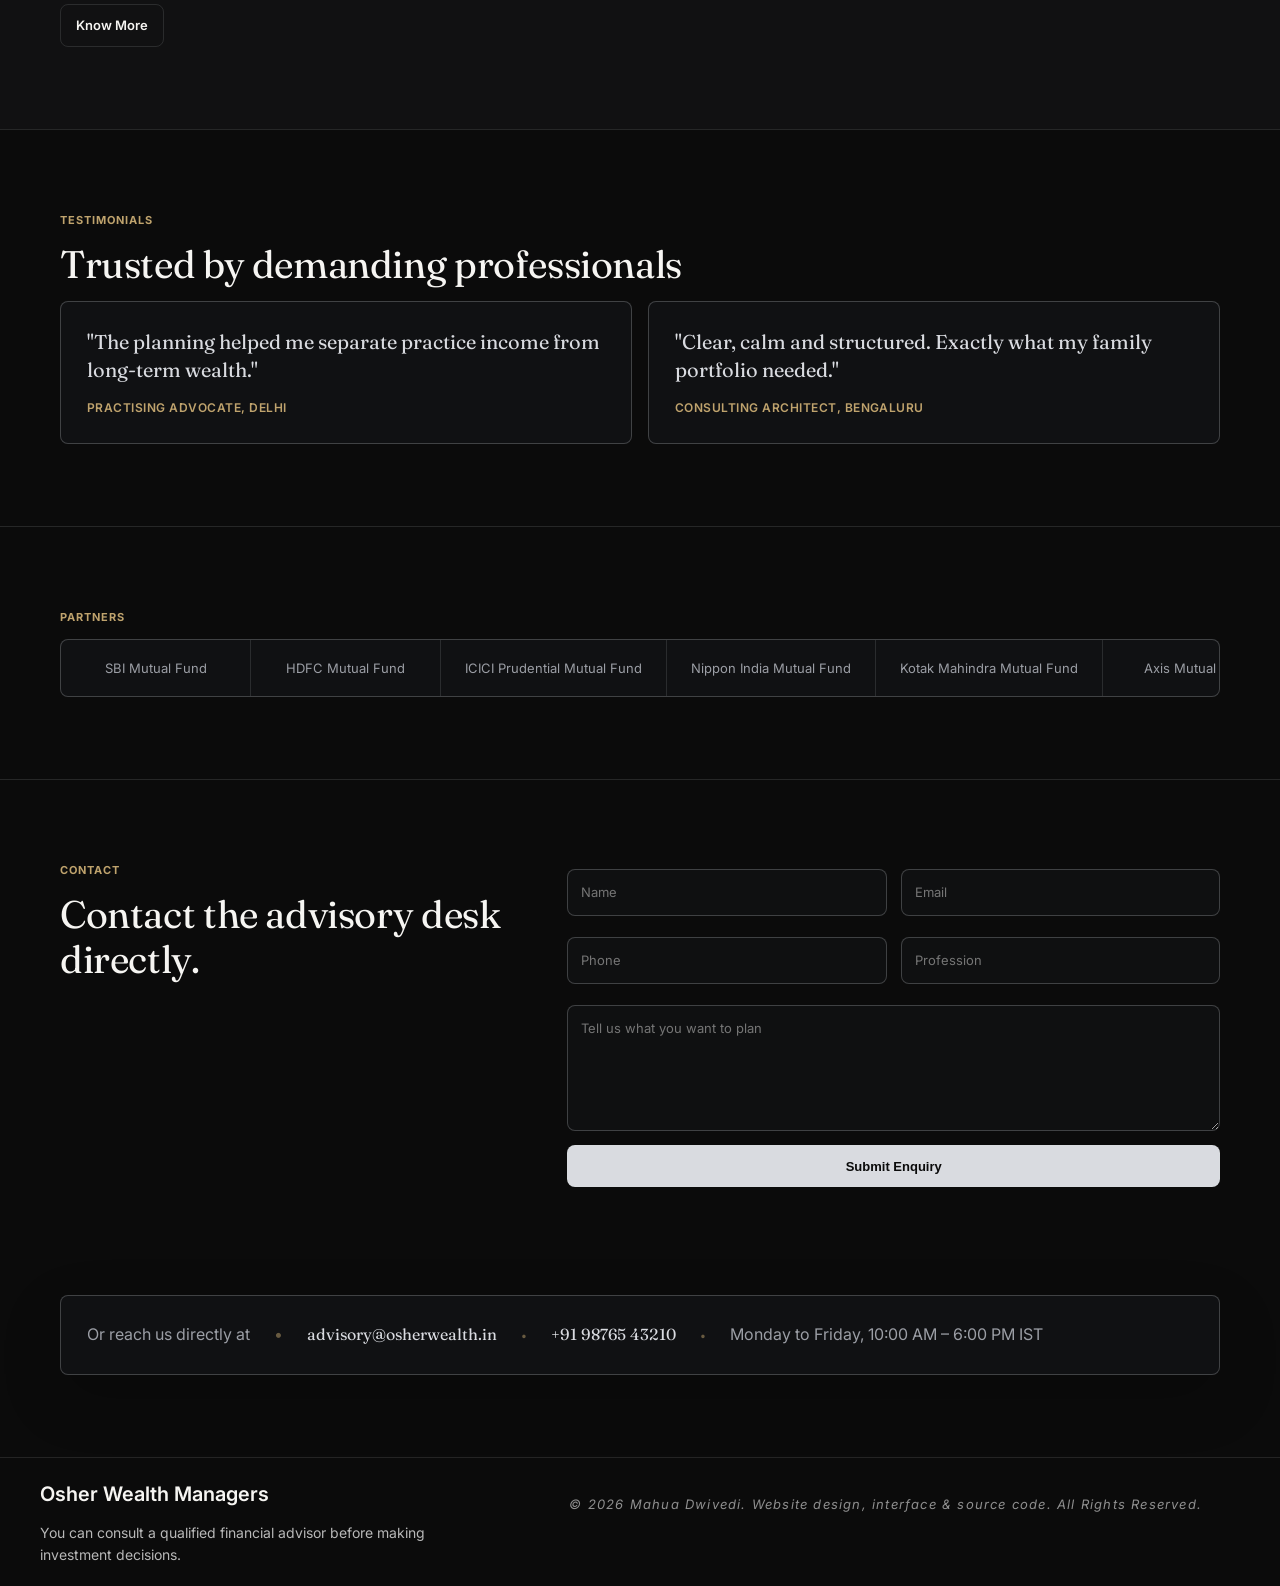
==== commit 19cea438: "Insert line break in index.html Add a line break before the copyright notice." ====
--- a/index.html
+++ b/index.html
@@ -297,7 +297,7 @@
             You can consult a qualified financial advisor before making investment decisions.
         </small>
     </div>
-
+<br>
     <div style="margin-top:16px; text-align:center; width:100%;">
         <small style="display:block; width:100%; font-style:italic; letter-spacing:1.2px; color:#8f8f8f; font-size:13px;">
             © 2026 Mahua Dwivedi. Website design, interface & source code. All Rights Reserved.
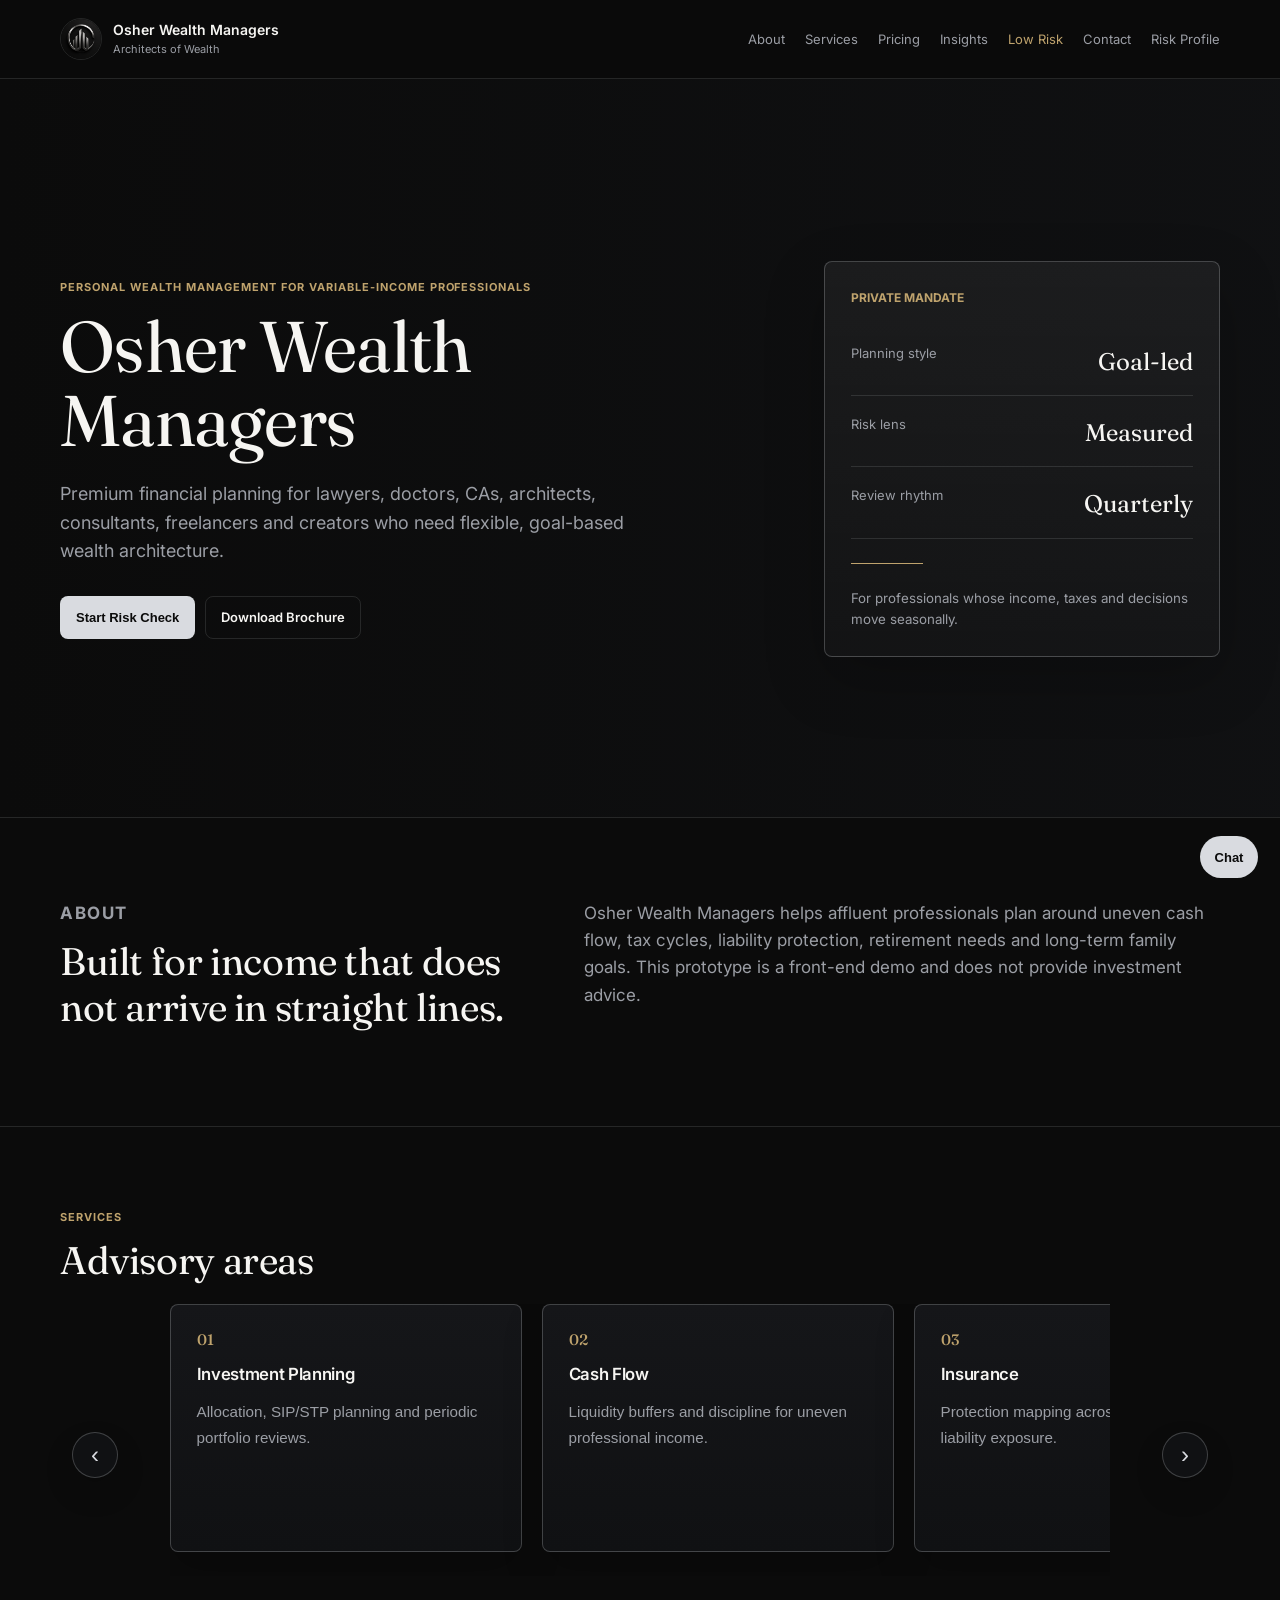
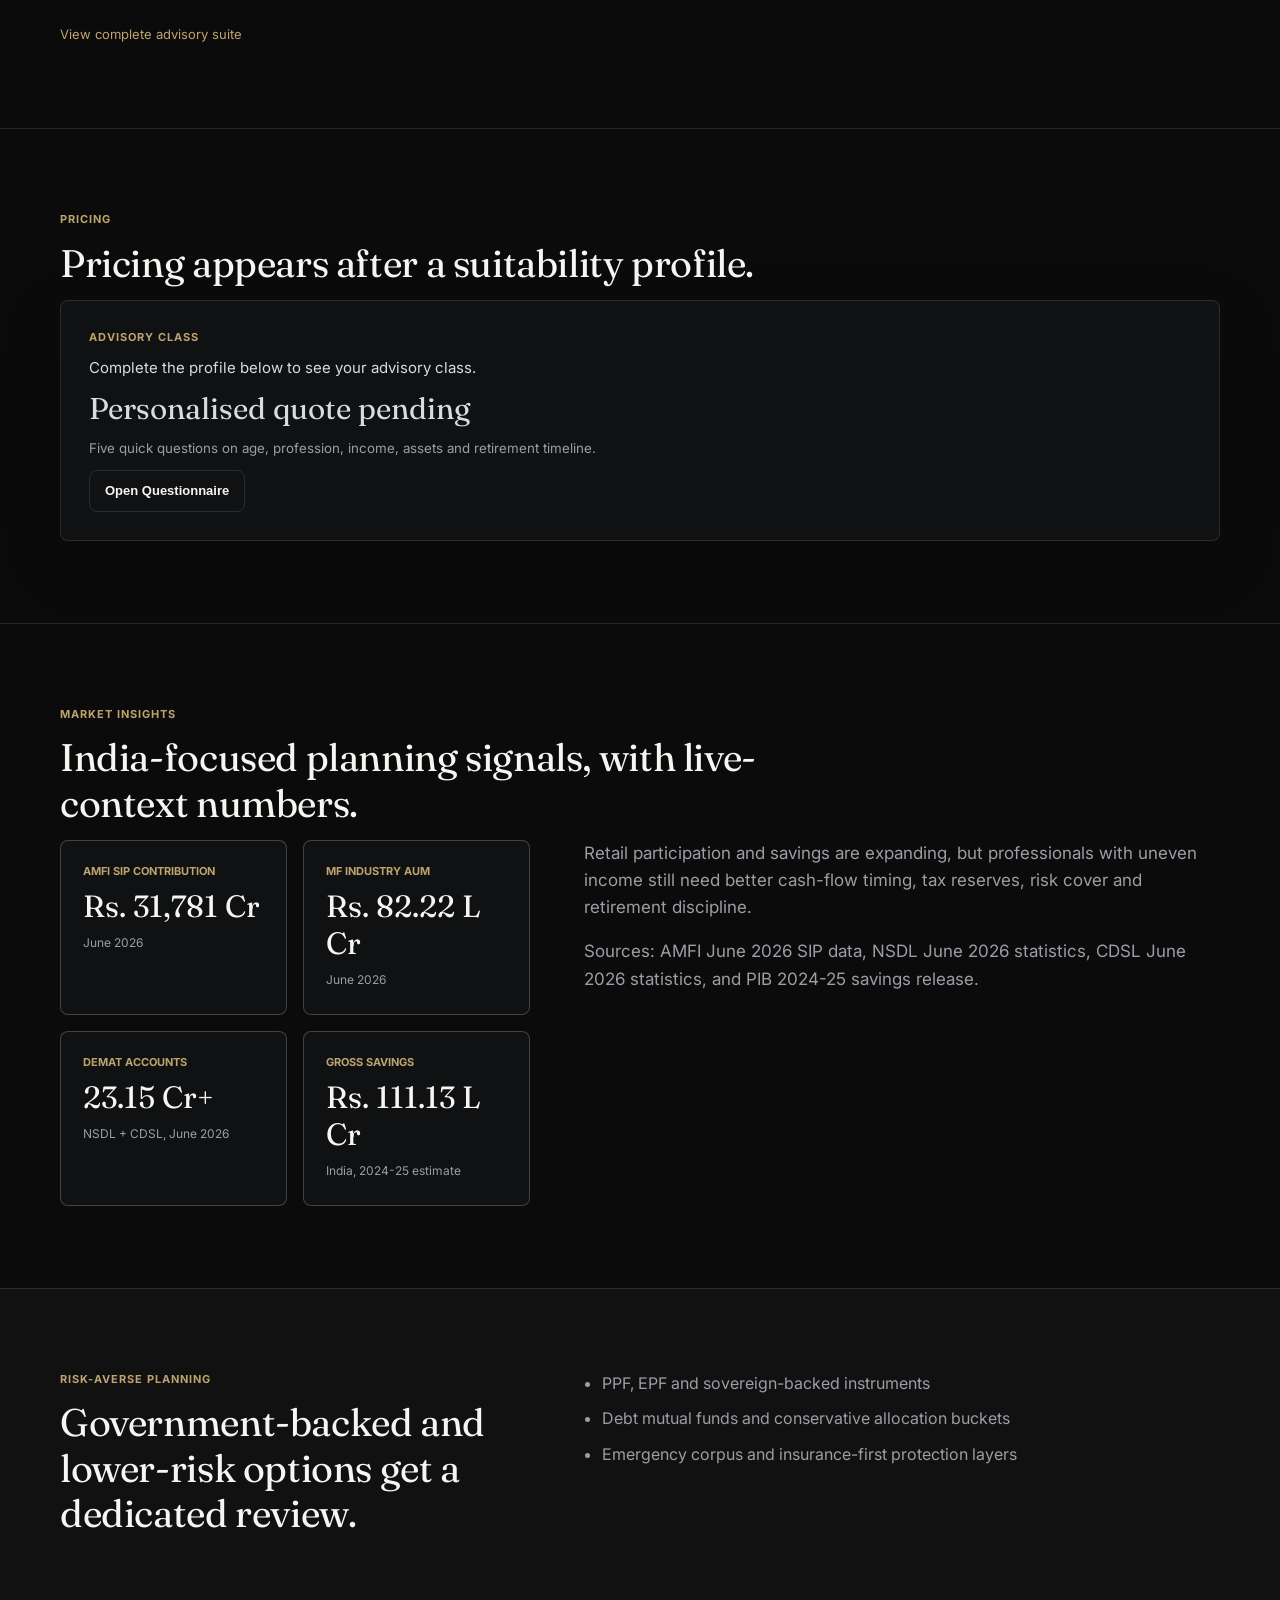
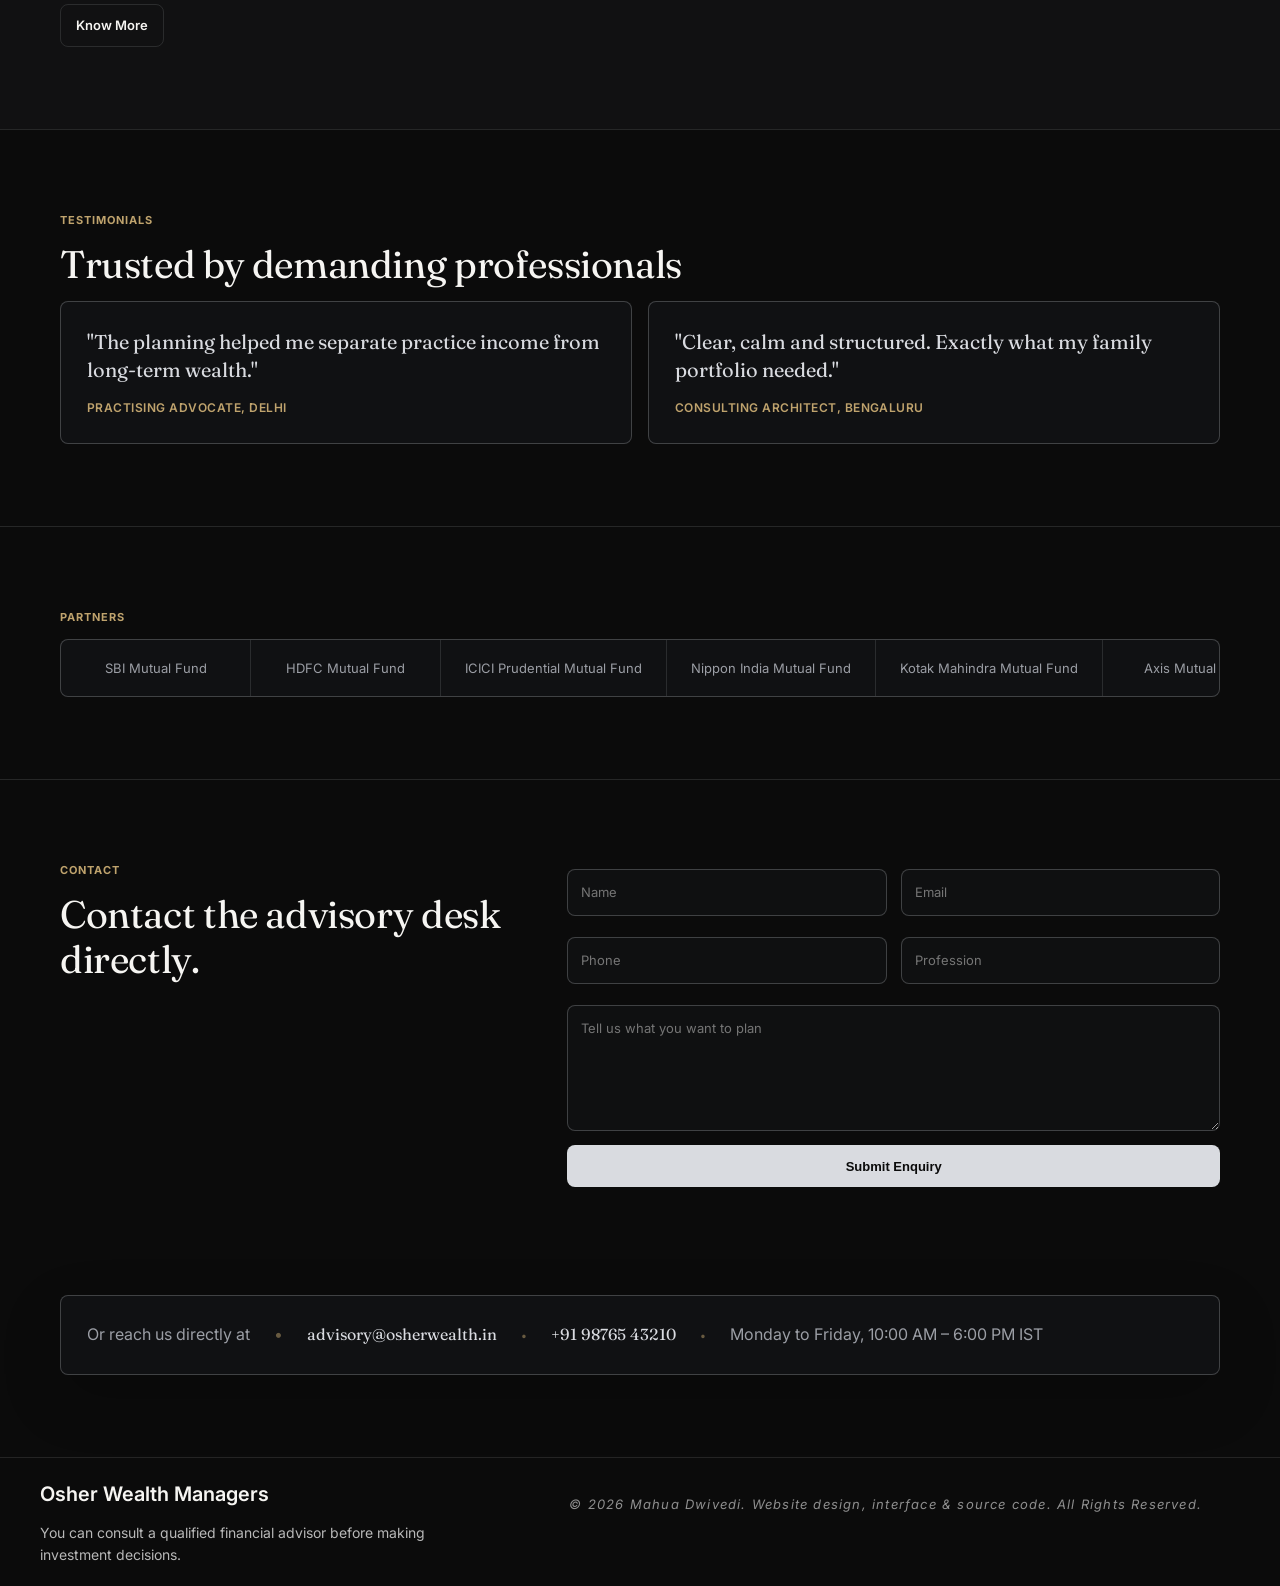
==== commit c81c44db: "Update index.html" ====
--- a/index.html
+++ b/index.html
@@ -25,7 +25,7 @@
       <a href="#insights">Insights</a>
       <a class="risk-link" href="low-risk.html">Low Risk</a>
       <a href="#contact">Contact</a>
-      <a href="#dashboard">Dashboard</a>
+      <a href="riskprofile.html">Risk Profile</a>
     </nav>
   </header>
 
@@ -286,8 +286,7 @@
     </div>
   </aside>
 
-  <footer style="padding:20px 40px; border-top:1px solid rgba(255,255,255,0.1);">
-
+  <footer style="padding:20px 40px; border-top:1px solid rgba(255,255,255,0.1); display block;">
     <div style="display:flex; justify-content:space-between; align-items:center; flex-wrap:wrap; gap:12px;">
         <span style="font-size:20px; font-weight:600;">
             Osher Wealth Managers
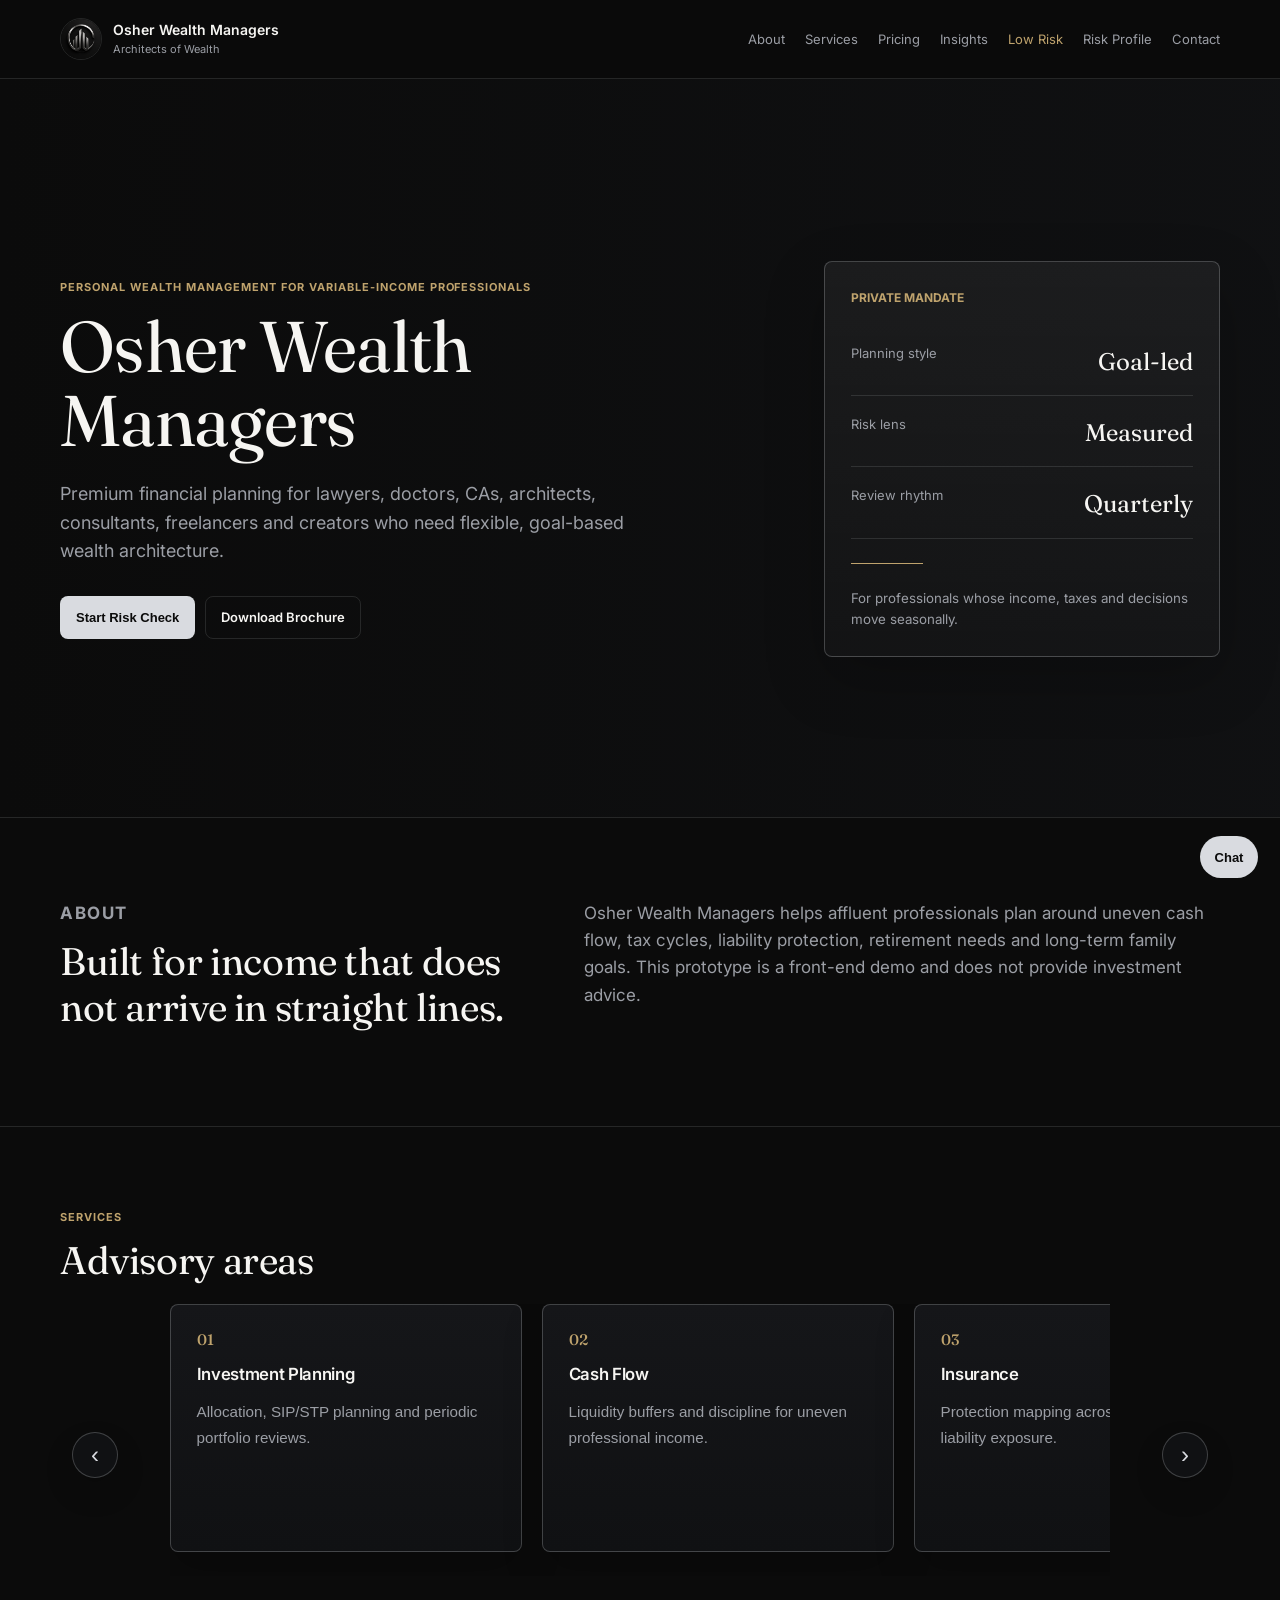
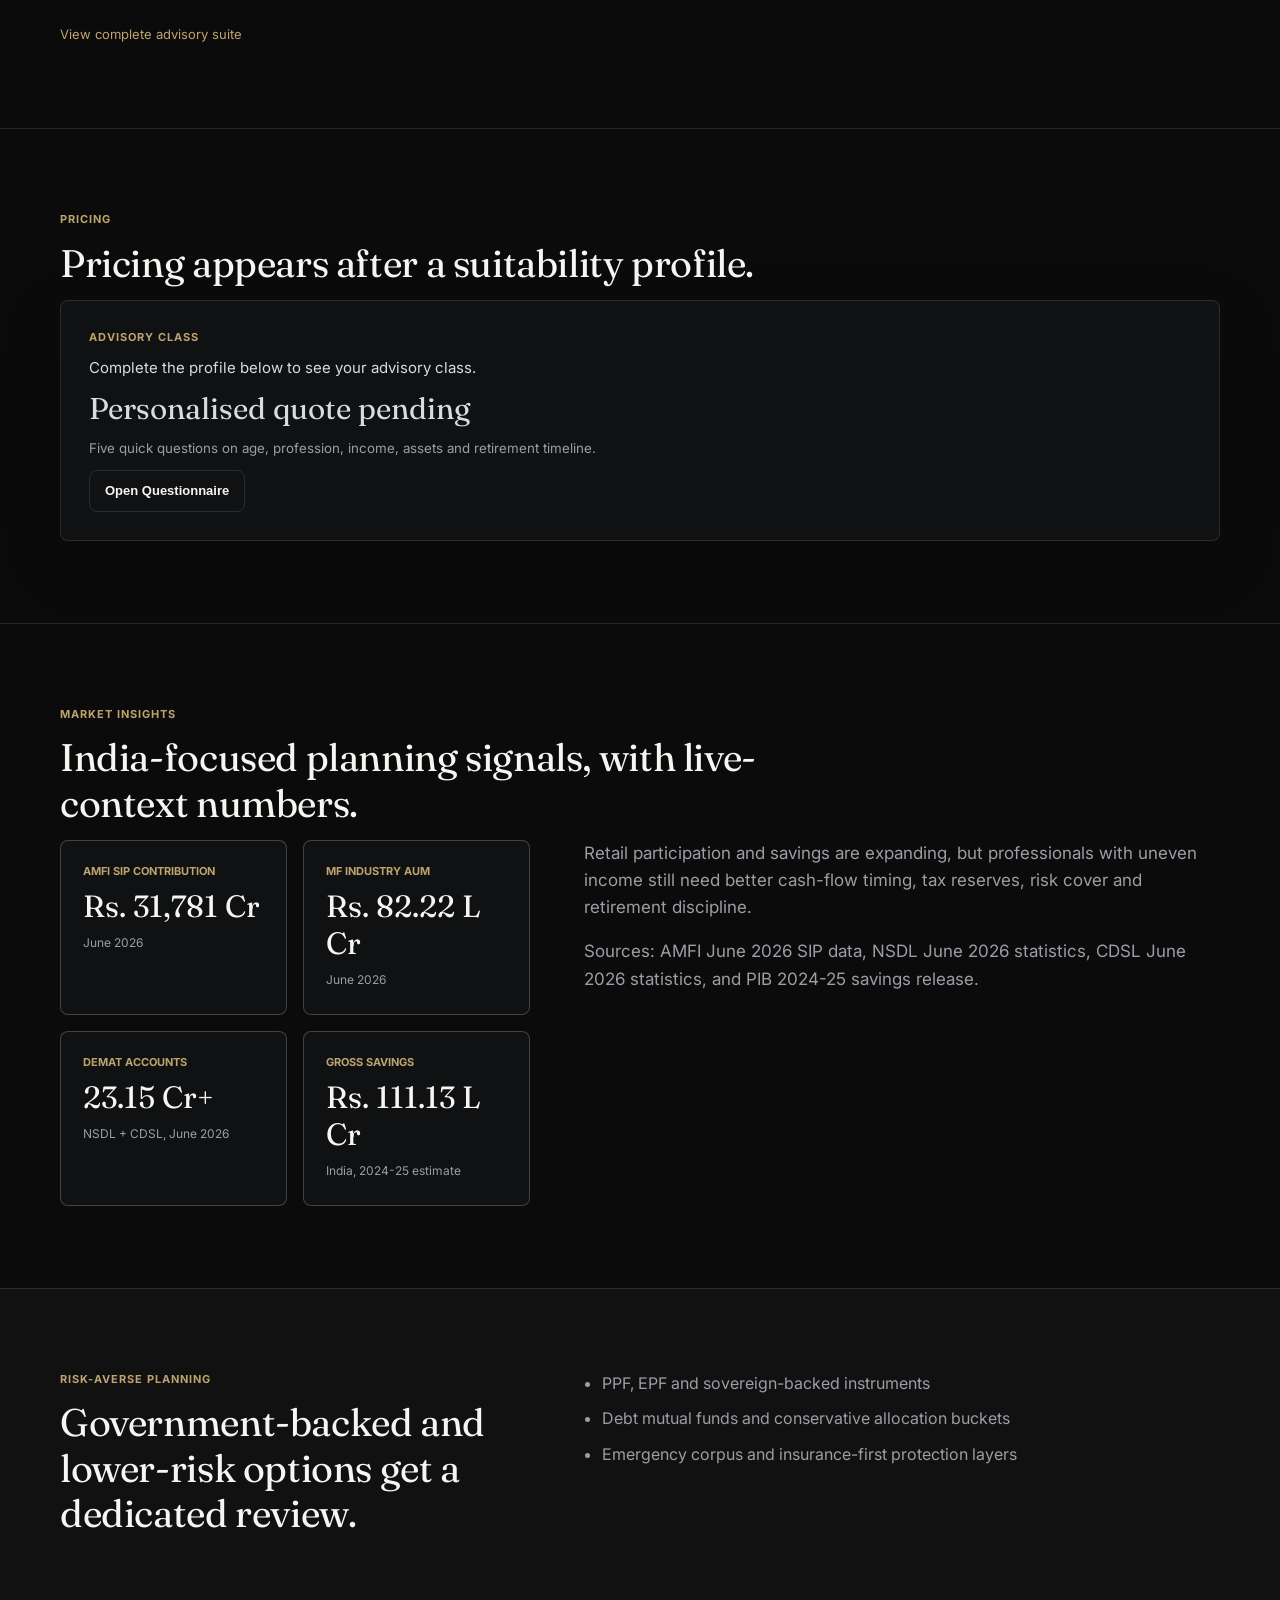
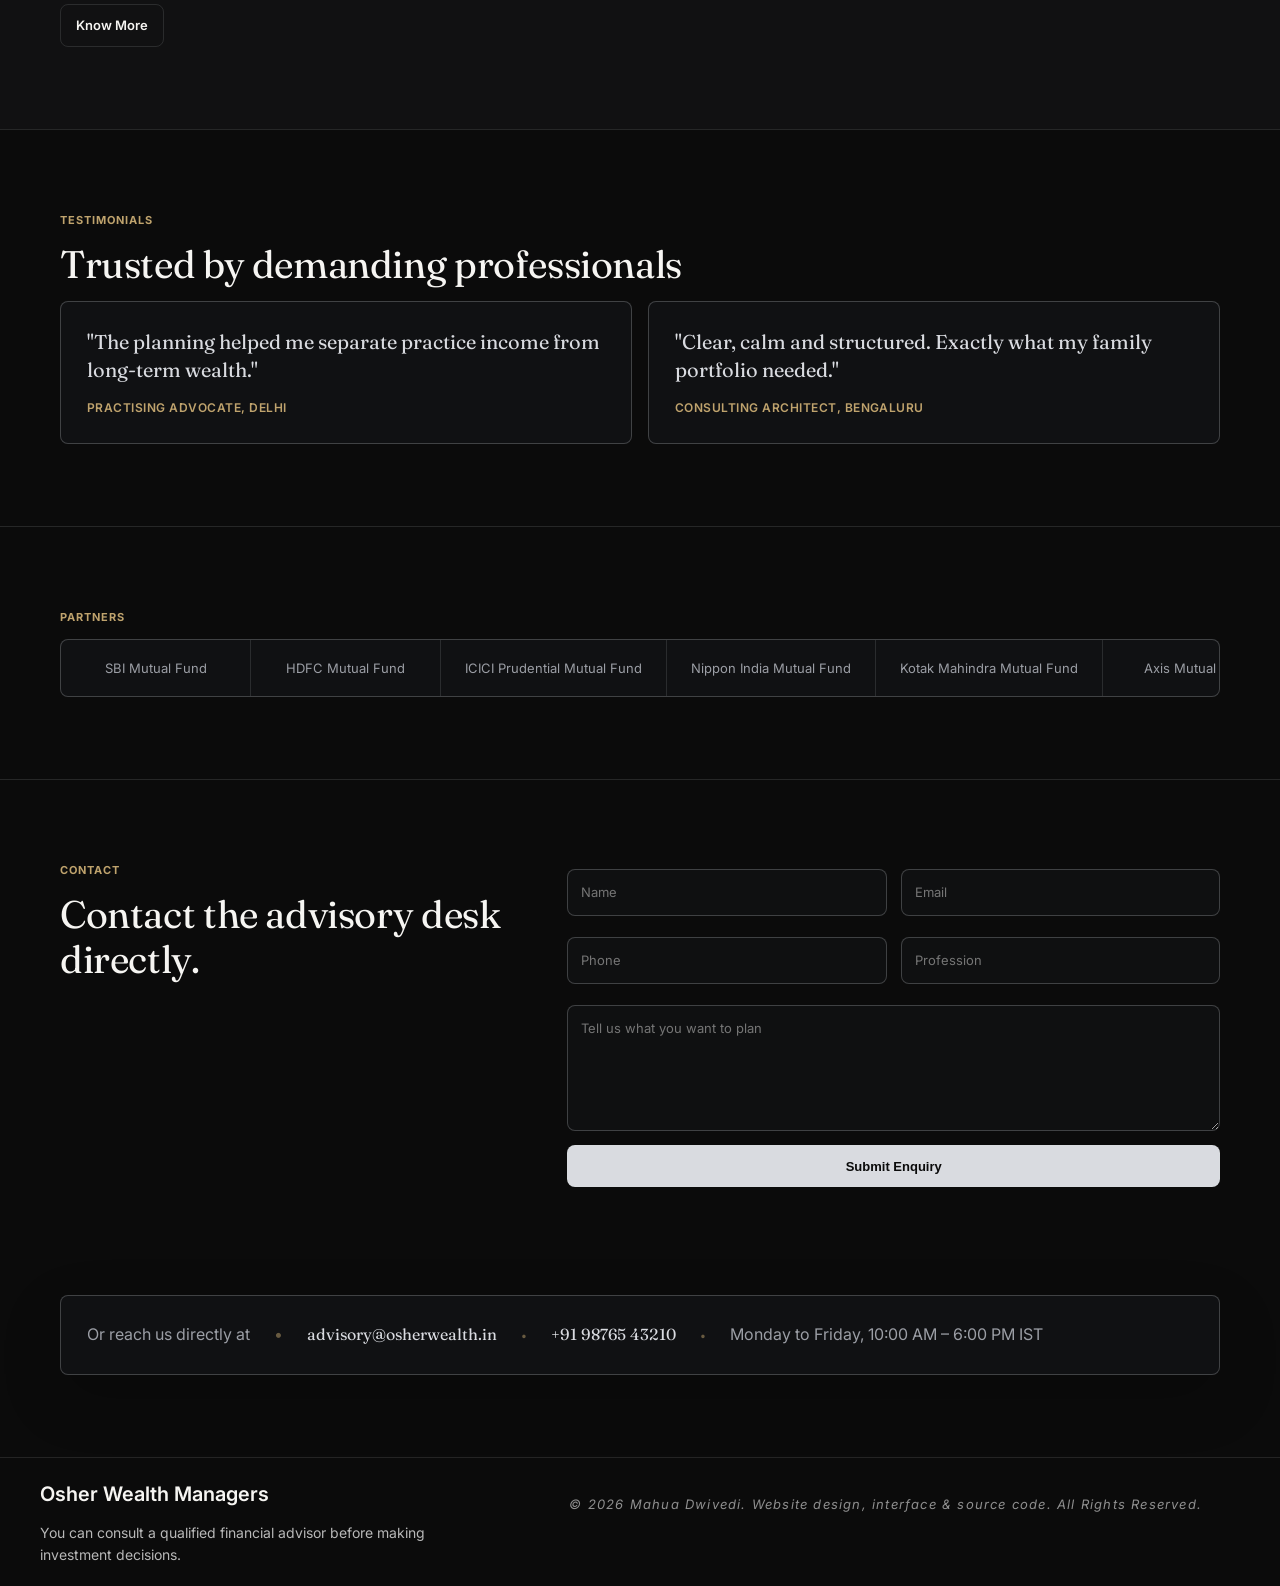
==== commit d3b08272: "Restore 'Contact' link in navigation" ====
--- a/index.html
+++ b/index.html
@@ -24,8 +24,8 @@
       <a href="#pricing">Pricing</a>
       <a href="#insights">Insights</a>
       <a class="risk-link" href="low-risk.html">Low Risk</a>
+      <a href="riskprofile.html">Risk Profile</a>
       <a href="#contact">Contact</a>
-      <a href="riskprofile.html">Risk Profile</a>
     </nav>
   </header>
 
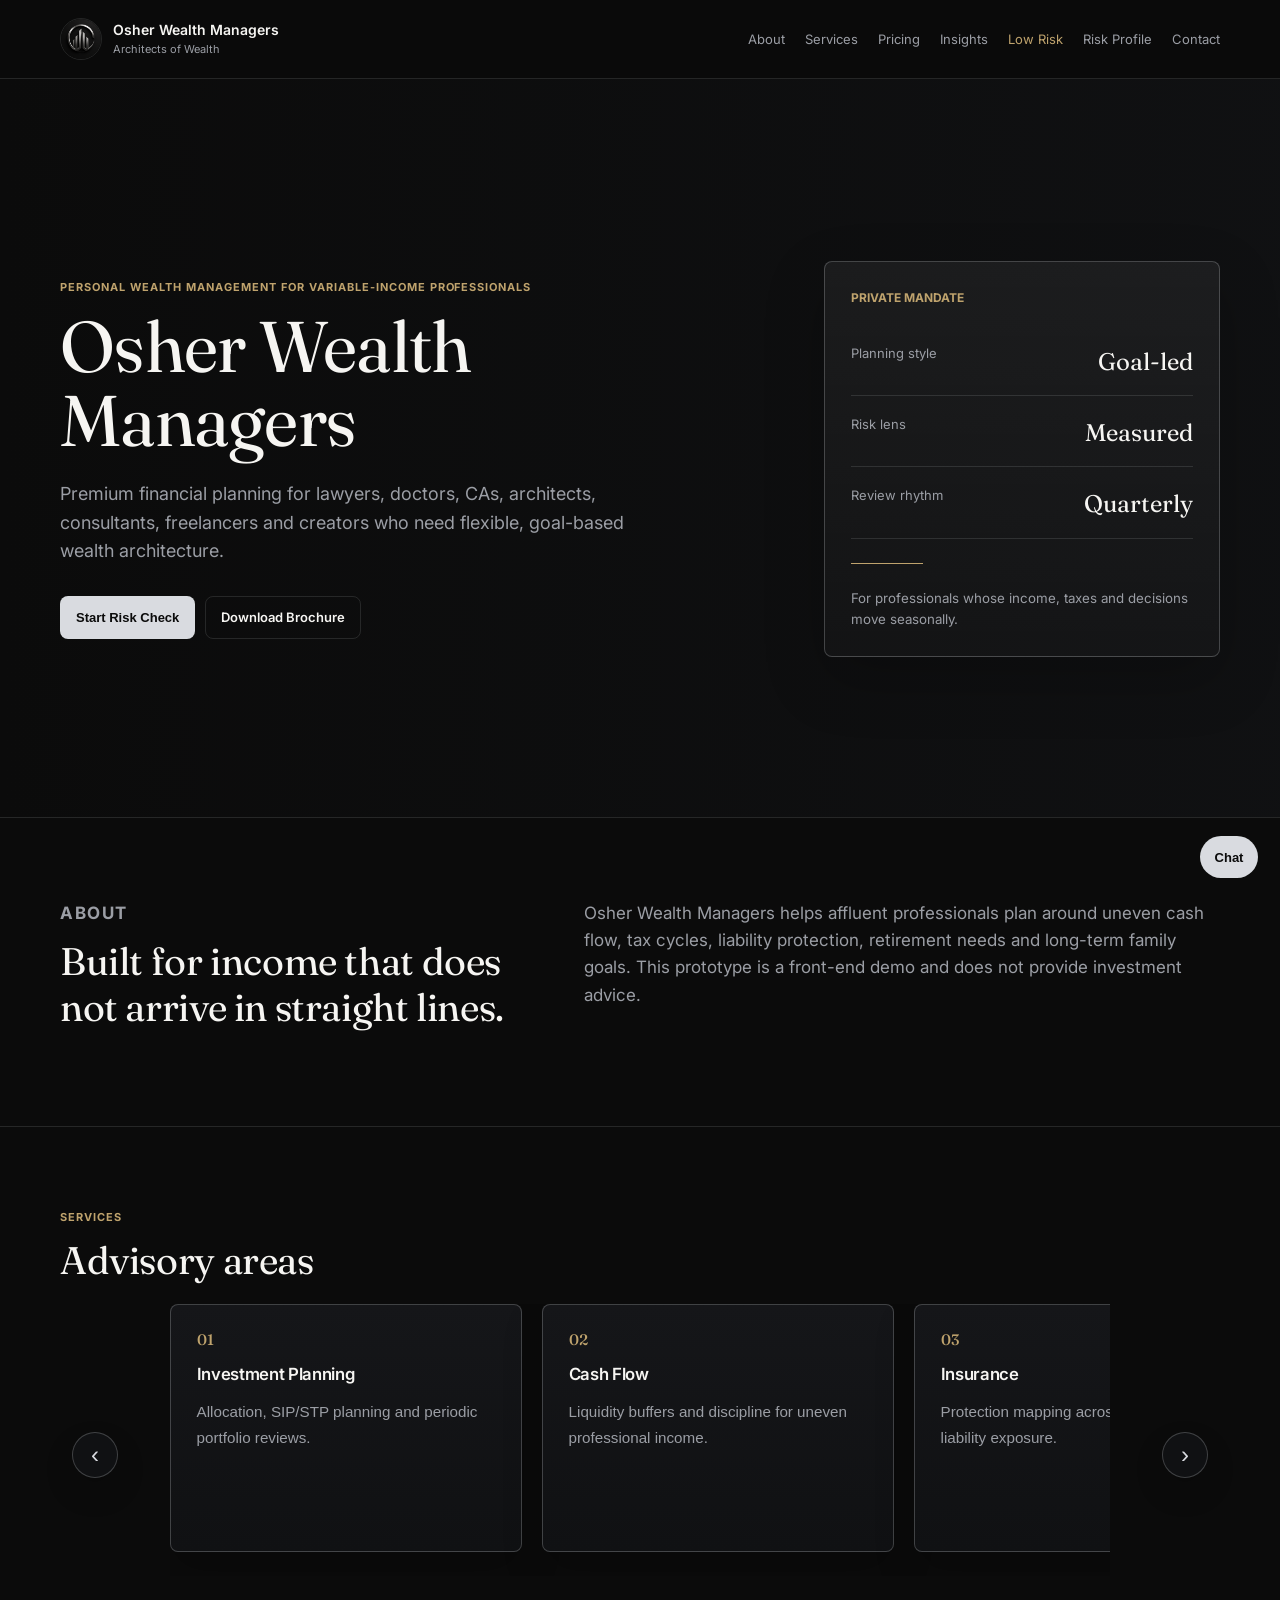
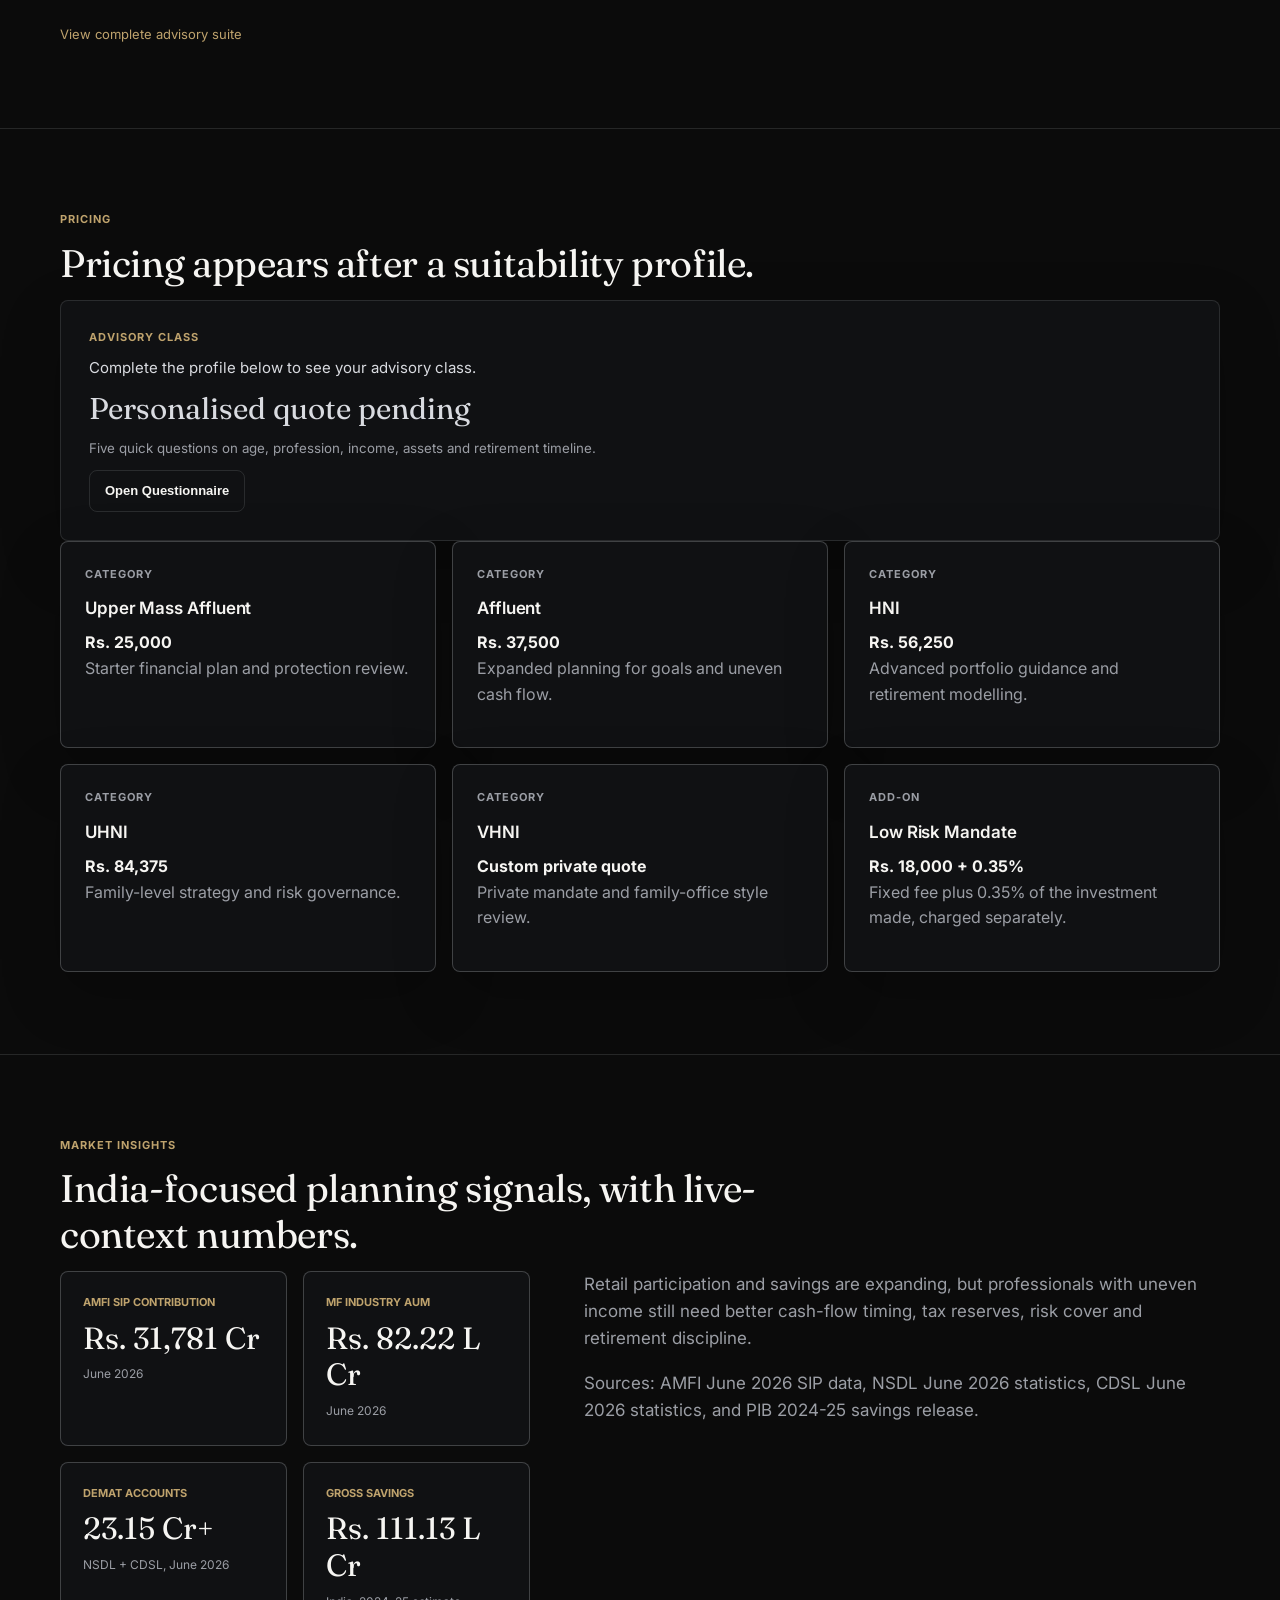
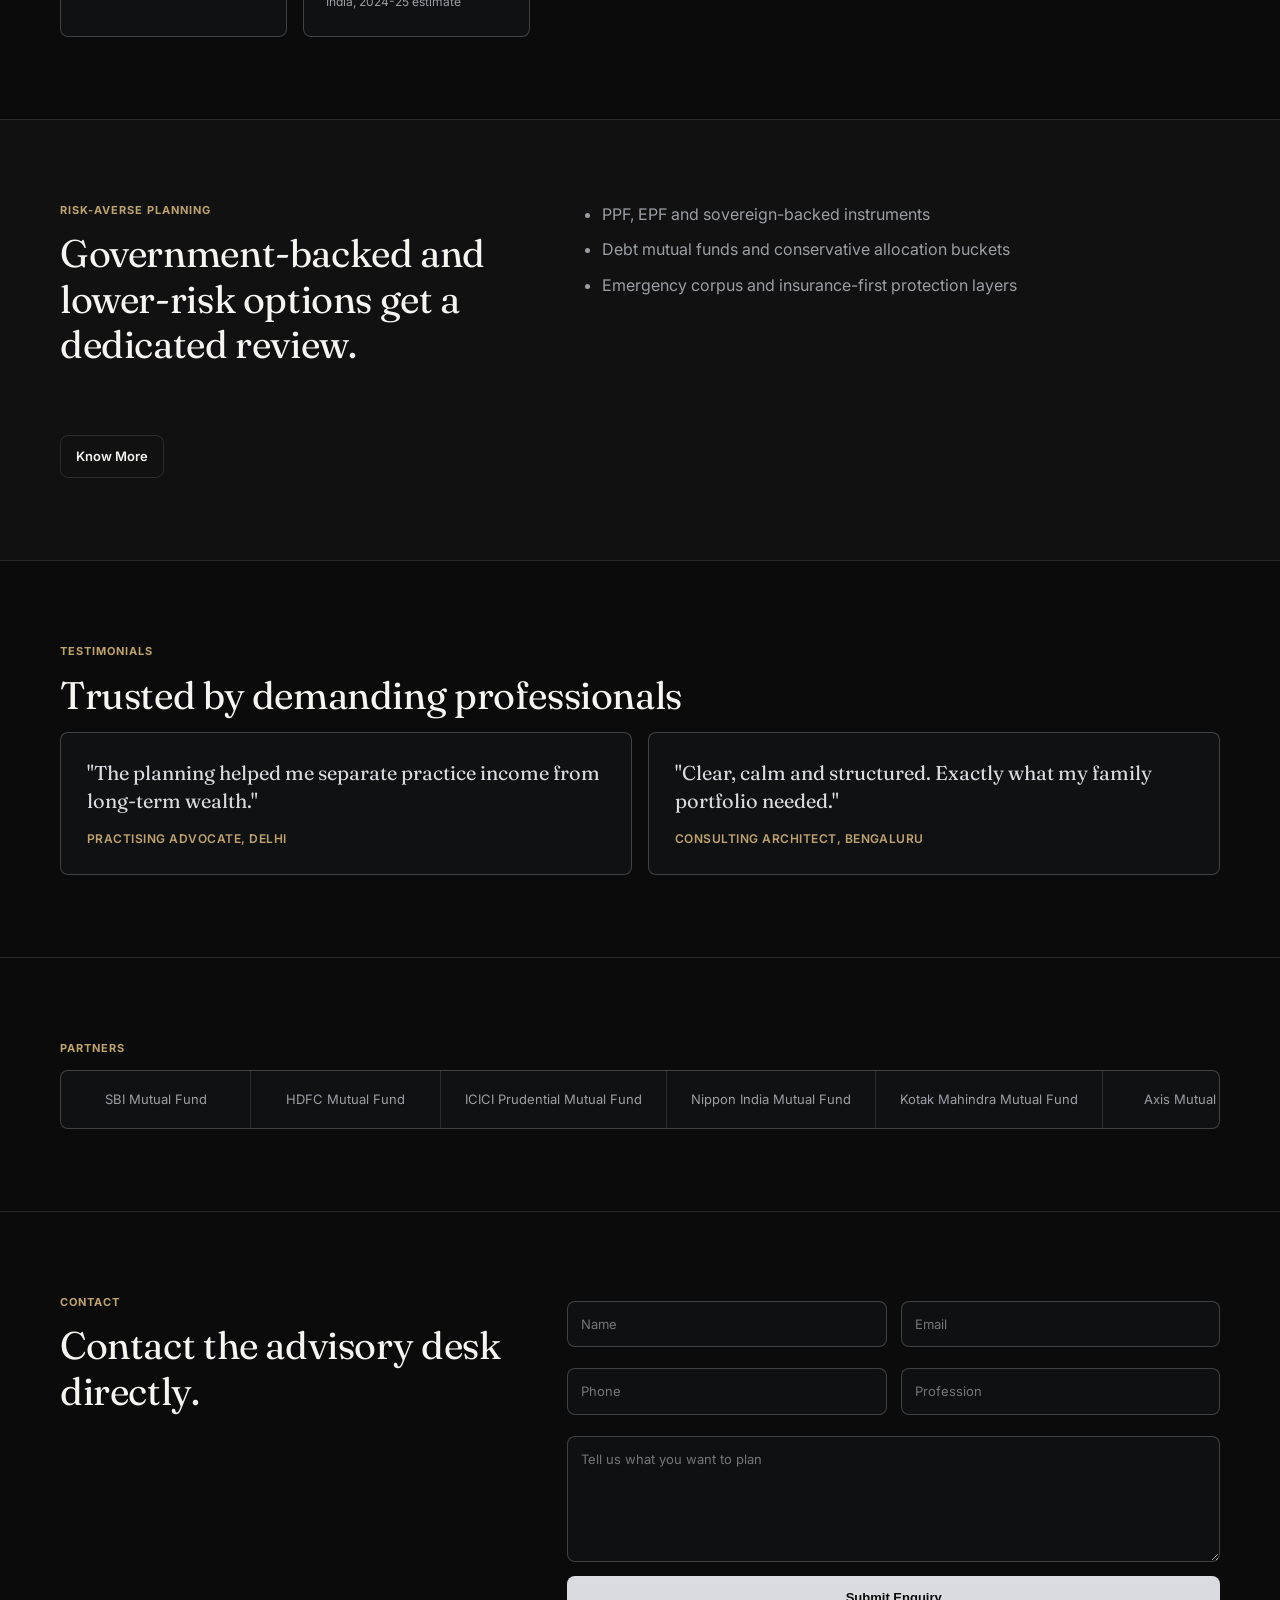
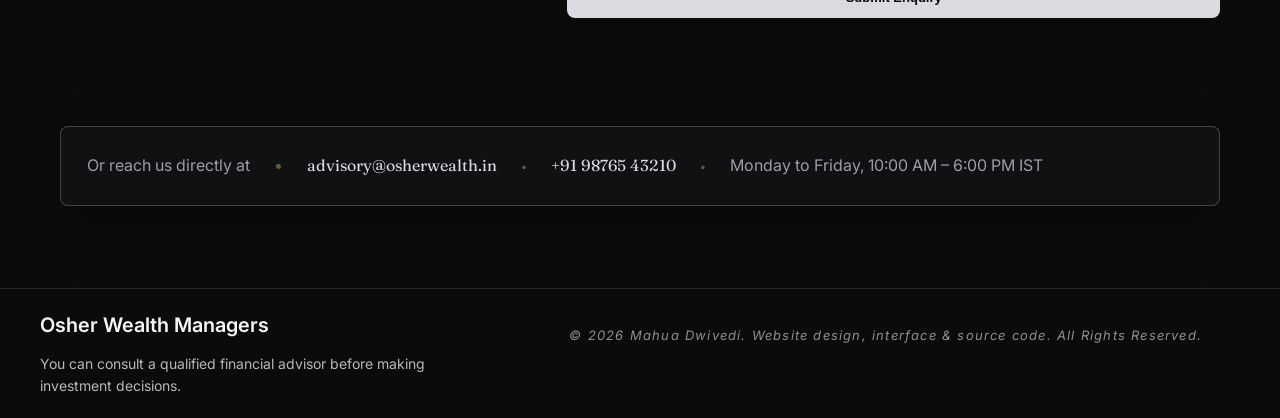
==== commit a79c4bbf: "Pricing-Cards index.html" ====
--- a/index.html
+++ b/index.html
@@ -94,6 +94,44 @@
         <small id="pricingNote">Five quick questions on age, profession, income, assets and retirement timeline.</small>
         <button class="btn secondary open-profile" type="button">Open Questionnaire</button>
       </div>
+      <div id="pricingCards" class="card-grid pricing-classes">
+        <article class="card pricing-card" data-tier="upper-mass-affluent">
+          <p class="eyebrow">Category</p>
+          <h3>Upper Mass Affluent</h3>
+          <strong class="pricing-card-fee">Rs. 25,000</strong>
+          <p>Starter financial plan and protection review.</p>
+        </article>
+        <article class="card pricing-card" data-tier="affluent">
+          <p class="eyebrow">Category</p>
+          <h3>Affluent</h3>
+          <strong class="pricing-card-fee">Rs. 37,500</strong>
+          <p>Expanded planning for goals and uneven cash flow.</p>
+        </article>
+        <article class="card pricing-card" data-tier="hni">
+          <p class="eyebrow">Category</p>
+          <h3>HNI</h3>
+          <strong class="pricing-card-fee">Rs. 56,250</strong>
+          <p>Advanced portfolio guidance and retirement modelling.</p>
+        </article>
+        <article class="card pricing-card" data-tier="uhni">
+          <p class="eyebrow">Category</p>
+          <h3>UHNI</h3>
+          <strong class="pricing-card-fee">Rs. 84,375</strong>
+          <p>Family-level strategy and risk governance.</p>
+        </article>
+        <article class="card pricing-card" data-tier="vhni">
+          <p class="eyebrow">Category</p>
+          <h3>VHNI</h3>
+          <strong class="pricing-card-fee">Custom private quote</strong>
+          <p>Private mandate and family-office style review.</p>
+        </article>
+        <article class="card pricing-card" data-tier="low-risk">
+          <p class="eyebrow">Add-on</p>
+          <h3>Low Risk Mandate</h3>
+          <strong class="pricing-card-fee">Rs. 18,000 + 0.35%</strong>
+          <p>Fixed fee plus 0.35% of the investment made, charged separately.</p>
+        </article>
+      </div>
     </section>
 
     <section id="insights" class="section insights">
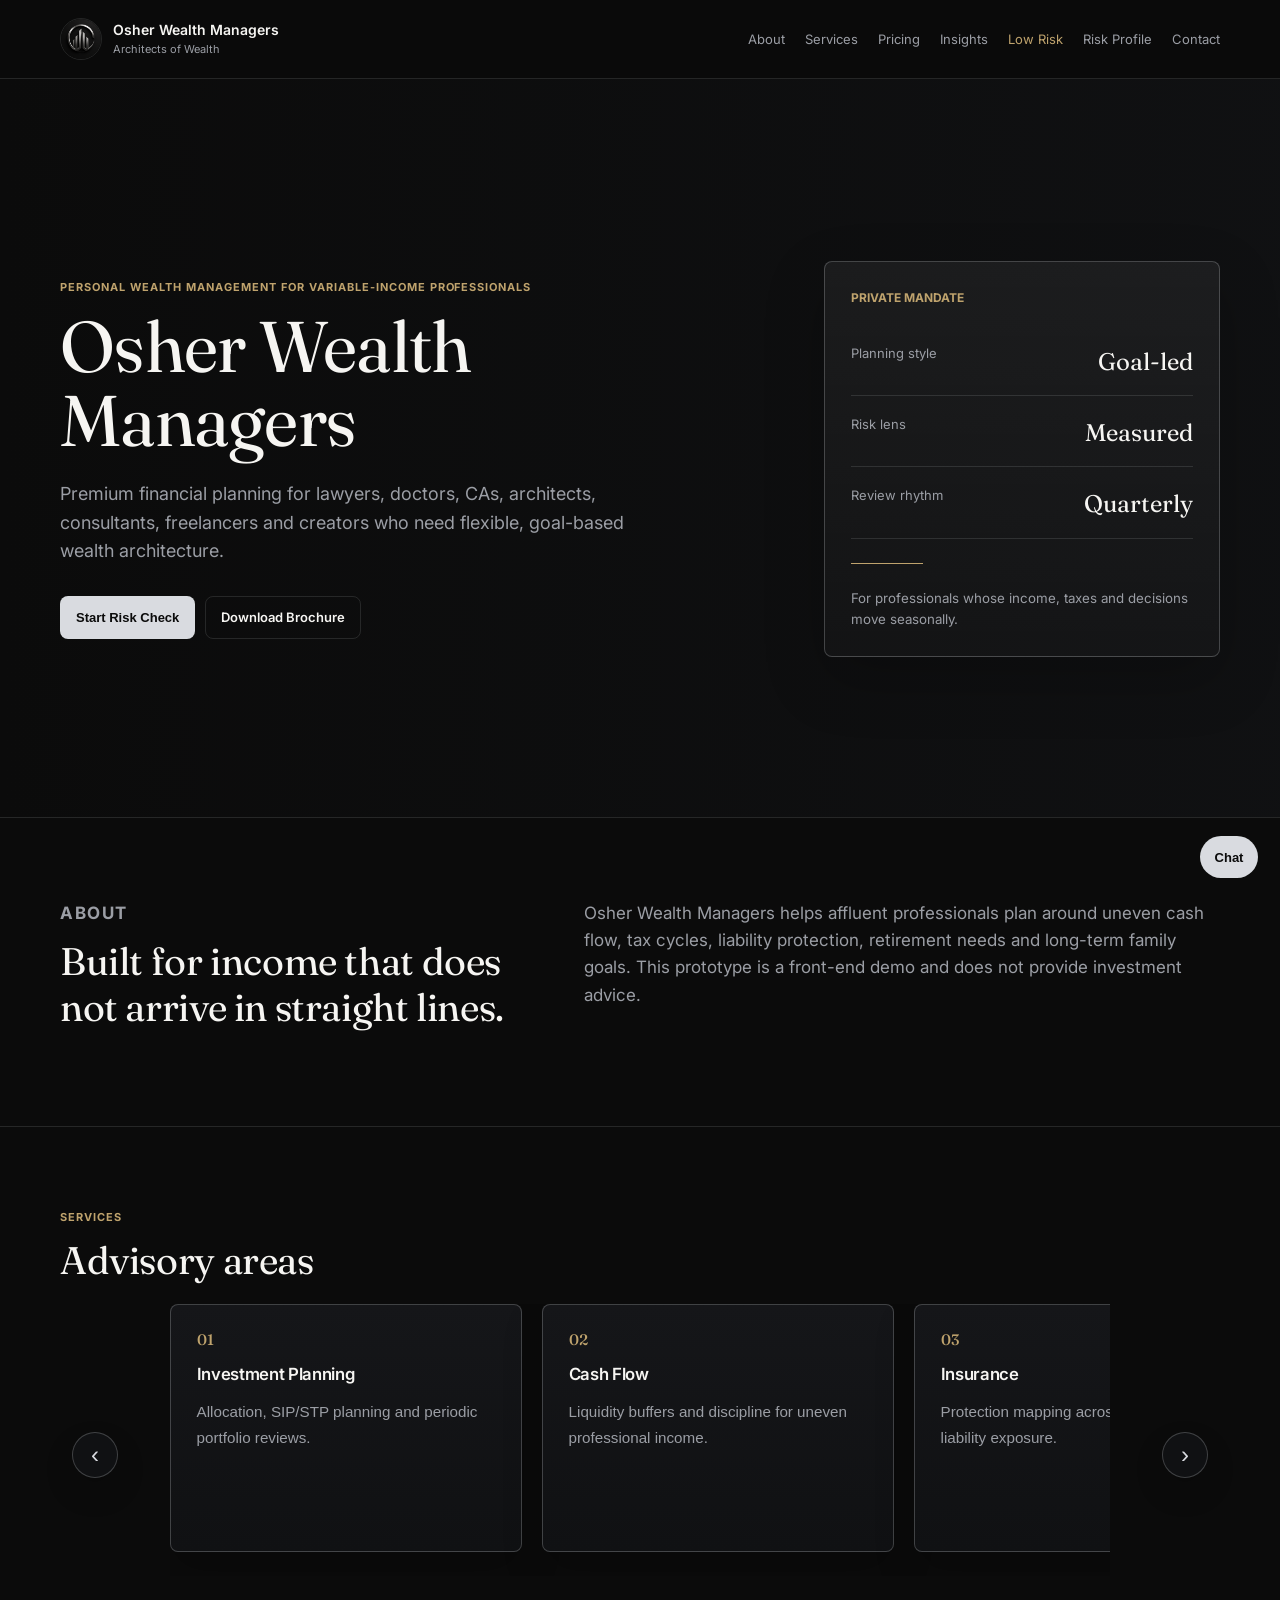
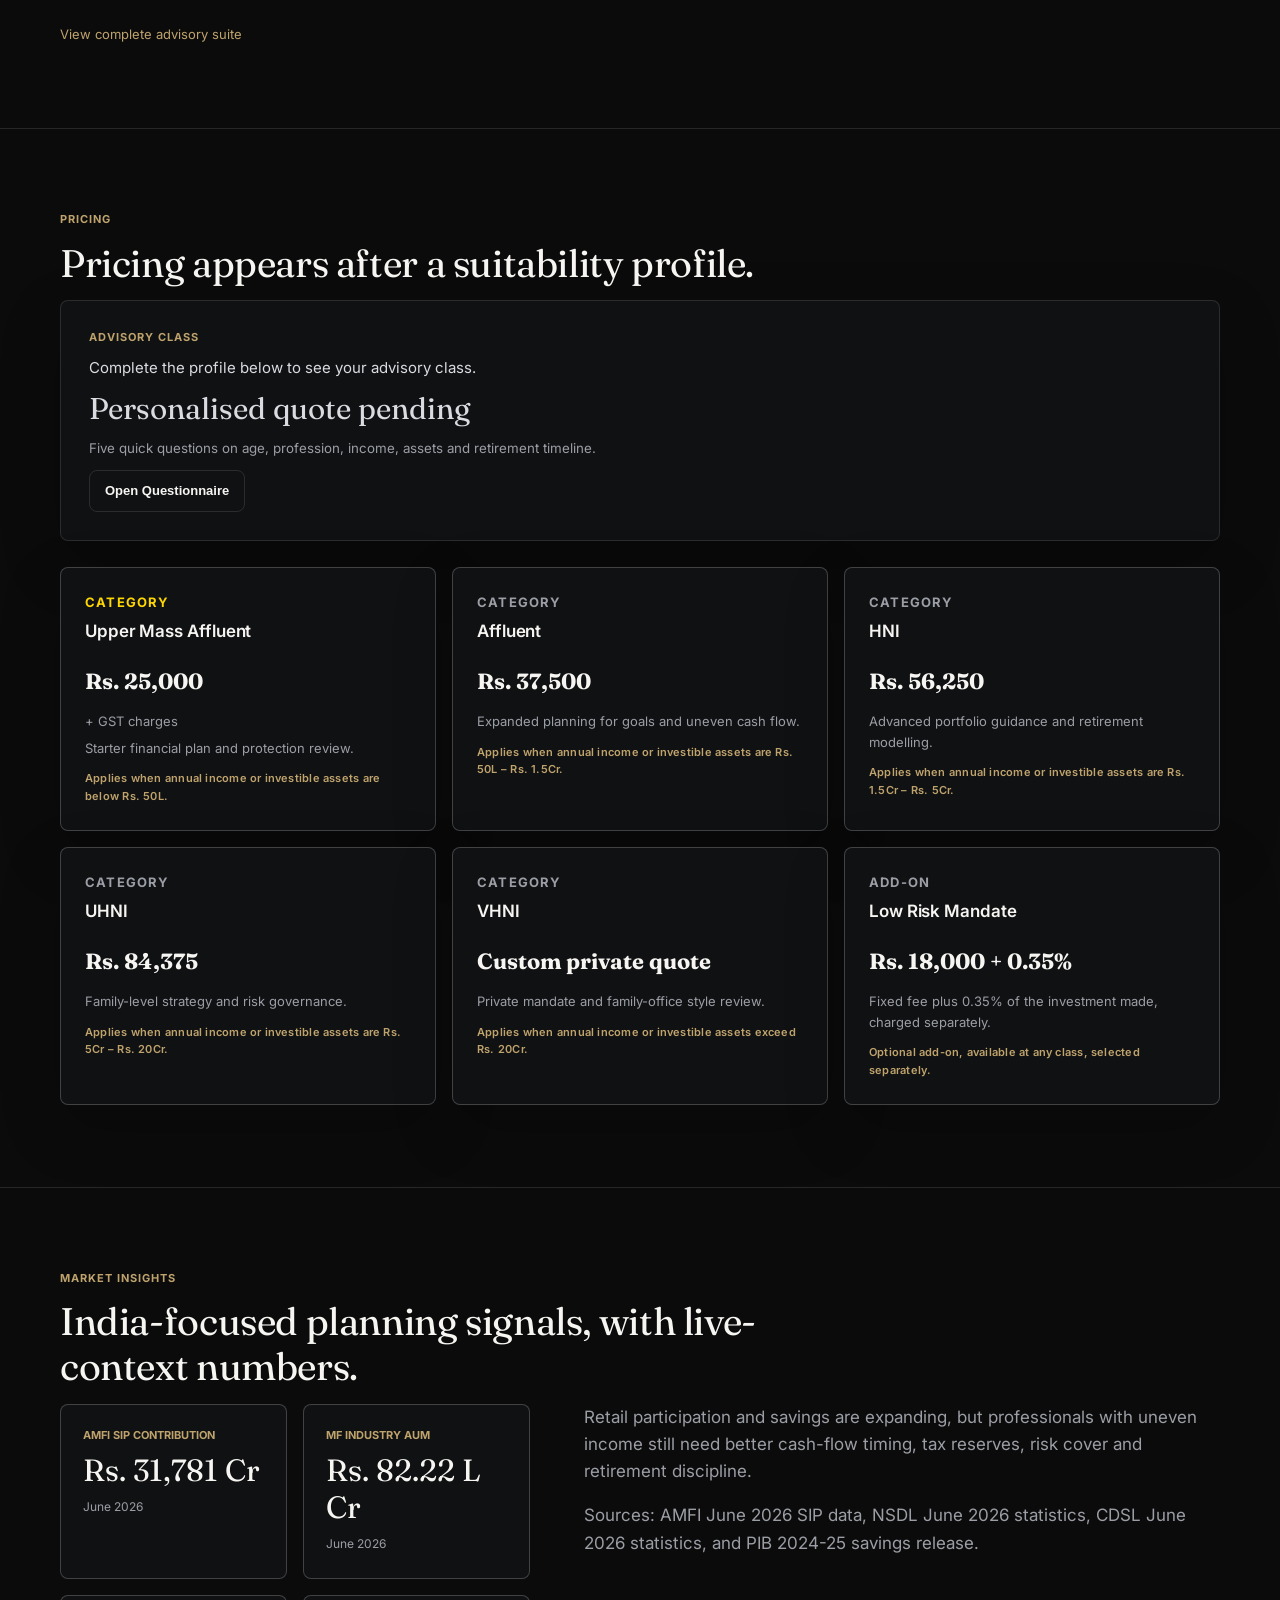
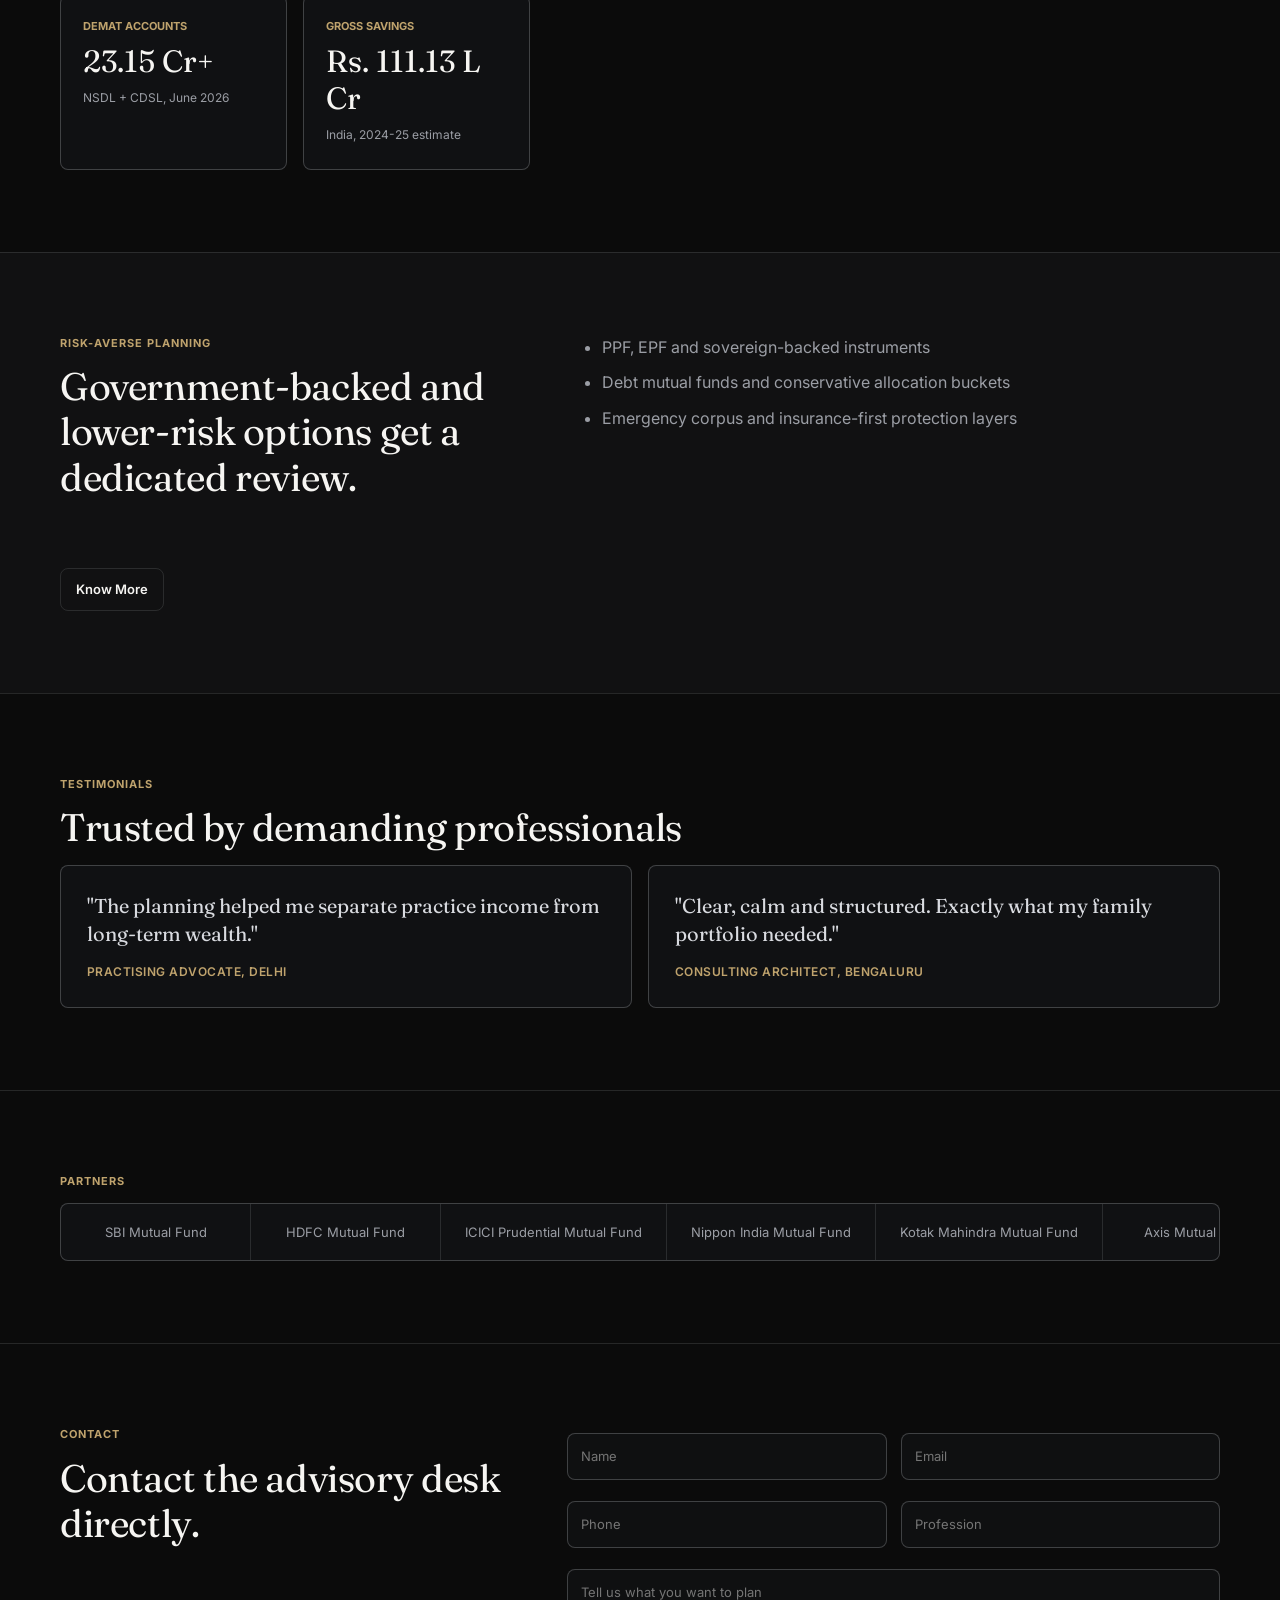
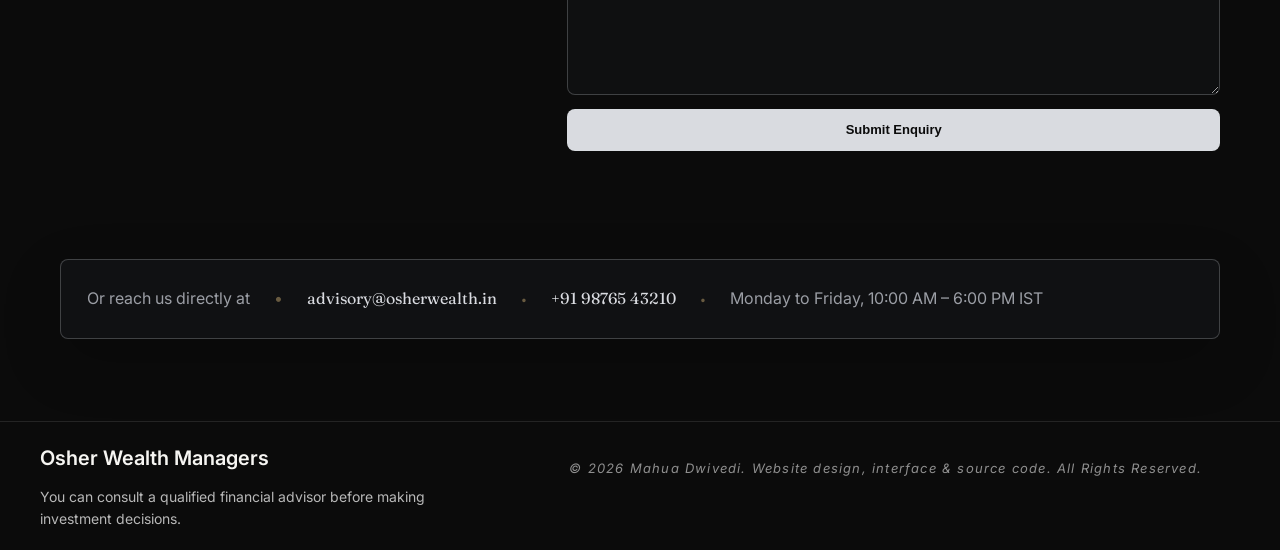
==== commit 8e8a3bc0: "Update pricing card categories elaborate details" ====
--- a/index.html
+++ b/index.html
@@ -96,40 +96,47 @@
       </div>
       <div id="pricingCards" class="card-grid pricing-classes">
         <article class="card pricing-card" data-tier="upper-mass-affluent">
-          <p class="eyebrow">Category</p>
+          <p class="eyebrow" style="color: gold">Category</p>
           <h3>Upper Mass Affluent</h3>
           <strong class="pricing-card-fee">Rs. 25,000</strong>
+          <p> + GST charges </p>
           <p>Starter financial plan and protection review.</p>
+          <small class="pricing-card-slab">Applies when annual income or investible assets are below Rs. 50L.</small>
         </article>
         <article class="card pricing-card" data-tier="affluent">
           <p class="eyebrow">Category</p>
           <h3>Affluent</h3>
           <strong class="pricing-card-fee">Rs. 37,500</strong>
           <p>Expanded planning for goals and uneven cash flow.</p>
+          <small class="pricing-card-slab">Applies when annual income or investible assets are Rs. 50L – Rs. 1.5Cr.</small>
         </article>
         <article class="card pricing-card" data-tier="hni">
           <p class="eyebrow">Category</p>
           <h3>HNI</h3>
           <strong class="pricing-card-fee">Rs. 56,250</strong>
           <p>Advanced portfolio guidance and retirement modelling.</p>
+          <small class="pricing-card-slab">Applies when annual income or investible assets are Rs. 1.5Cr – Rs. 5Cr.</small>
         </article>
         <article class="card pricing-card" data-tier="uhni">
           <p class="eyebrow">Category</p>
           <h3>UHNI</h3>
           <strong class="pricing-card-fee">Rs. 84,375</strong>
           <p>Family-level strategy and risk governance.</p>
+          <small class="pricing-card-slab">Applies when annual income or investible assets are Rs. 5Cr – Rs. 20Cr.</small>
         </article>
         <article class="card pricing-card" data-tier="vhni">
           <p class="eyebrow">Category</p>
           <h3>VHNI</h3>
           <strong class="pricing-card-fee">Custom private quote</strong>
           <p>Private mandate and family-office style review.</p>
+          <small class="pricing-card-slab">Applies when annual income or investible assets exceed Rs. 20Cr.</small>
         </article>
         <article class="card pricing-card" data-tier="low-risk">
           <p class="eyebrow">Add-on</p>
           <h3>Low Risk Mandate</h3>
           <strong class="pricing-card-fee">Rs. 18,000 + 0.35%</strong>
           <p>Fixed fee plus 0.35% of the investment made, charged separately.</p>
+          <small class="pricing-card-slab">Optional add-on, available at any class, selected separately.</small>
         </article>
       </div>
     </section>
--- a/style.css
+++ b/style.css
@@ -479,6 +479,60 @@
   margin-bottom: 0;
 }
 
+.pricing-classes {
+  margin-top: 26px;
+}
+
+.pricing-card {
+  display: flex;
+  flex-direction: column;
+  gap: 6px;
+  transition: border-color 200ms ease, transform 200ms ease, box-shadow 200ms ease;
+}
+
+.pricing-card-slab {
+  display: block;
+  margin-top: 6px;
+  color: var(--gold);
+  font-size: 11px;
+  font-weight: 600;
+  letter-spacing: 0.02em;
+}
+
+.pricing-card-fee {
+  display: block;
+  margin: 4px 0 6px;
+  font-family: var(--font-display);
+  font-size: 22px;
+}
+
+.pricing-card p {
+  margin: 0;
+  color: var(--muted);
+  font-size: 13px;
+}
+
+.pricing-card.is-active {
+  border-color: var(--gold);
+  background: linear-gradient(180deg, #1a1b1f, #121316);
+  box-shadow: 0 22px 60px rgba(0, 0, 0, 0.22), 0 10px 30px rgba(191, 163, 109, 0.18);
+}
+
+.pricing-card.is-active::before {
+  content: "Your Category";
+  display: inline-block;
+  margin-bottom: 6px;
+  padding: 3px 8px;
+  border-radius: 99px;
+  background: var(--gold);
+  color: var(--black);
+  font-size: 10px;
+  font-weight: 700;
+  text-transform: uppercase;
+  letter-spacing: 0.05em;
+  width: fit-content;
+}
+
 #pricingClass {
   margin: 0;
   max-width: 560px;
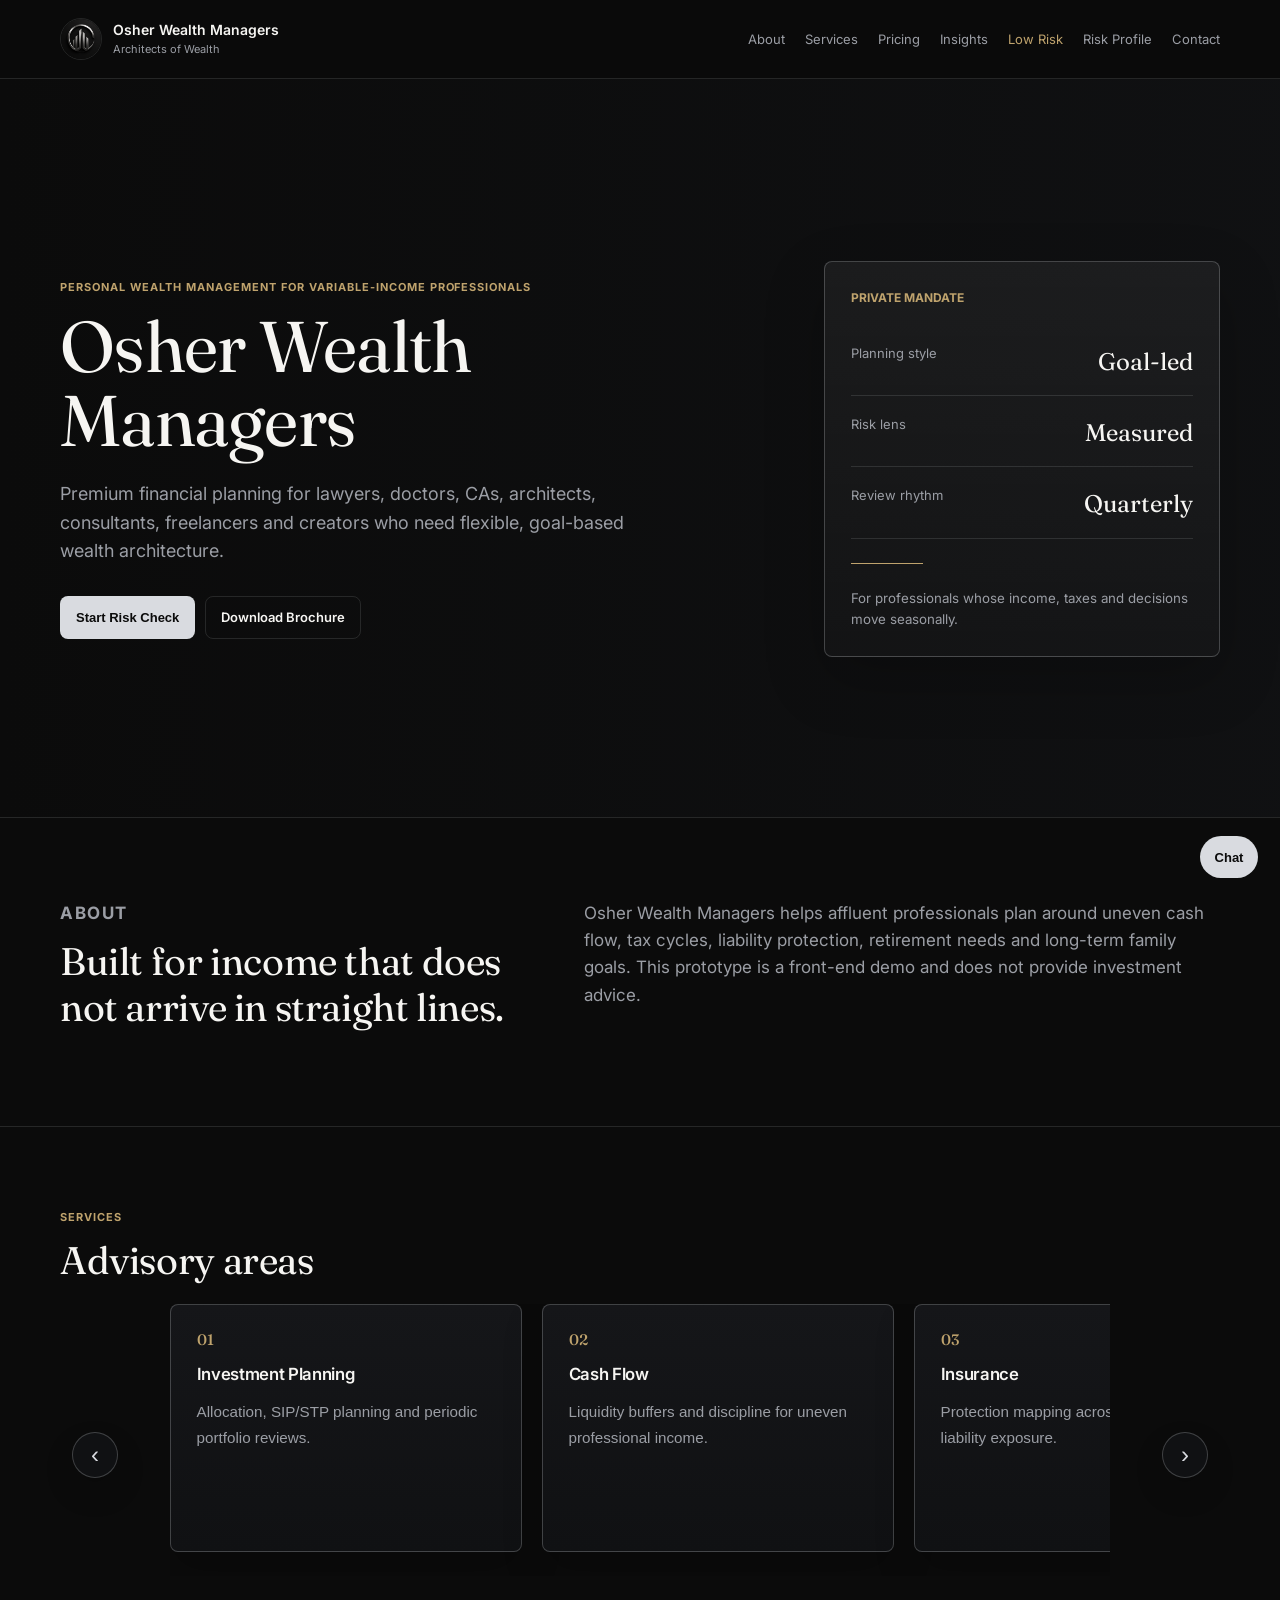
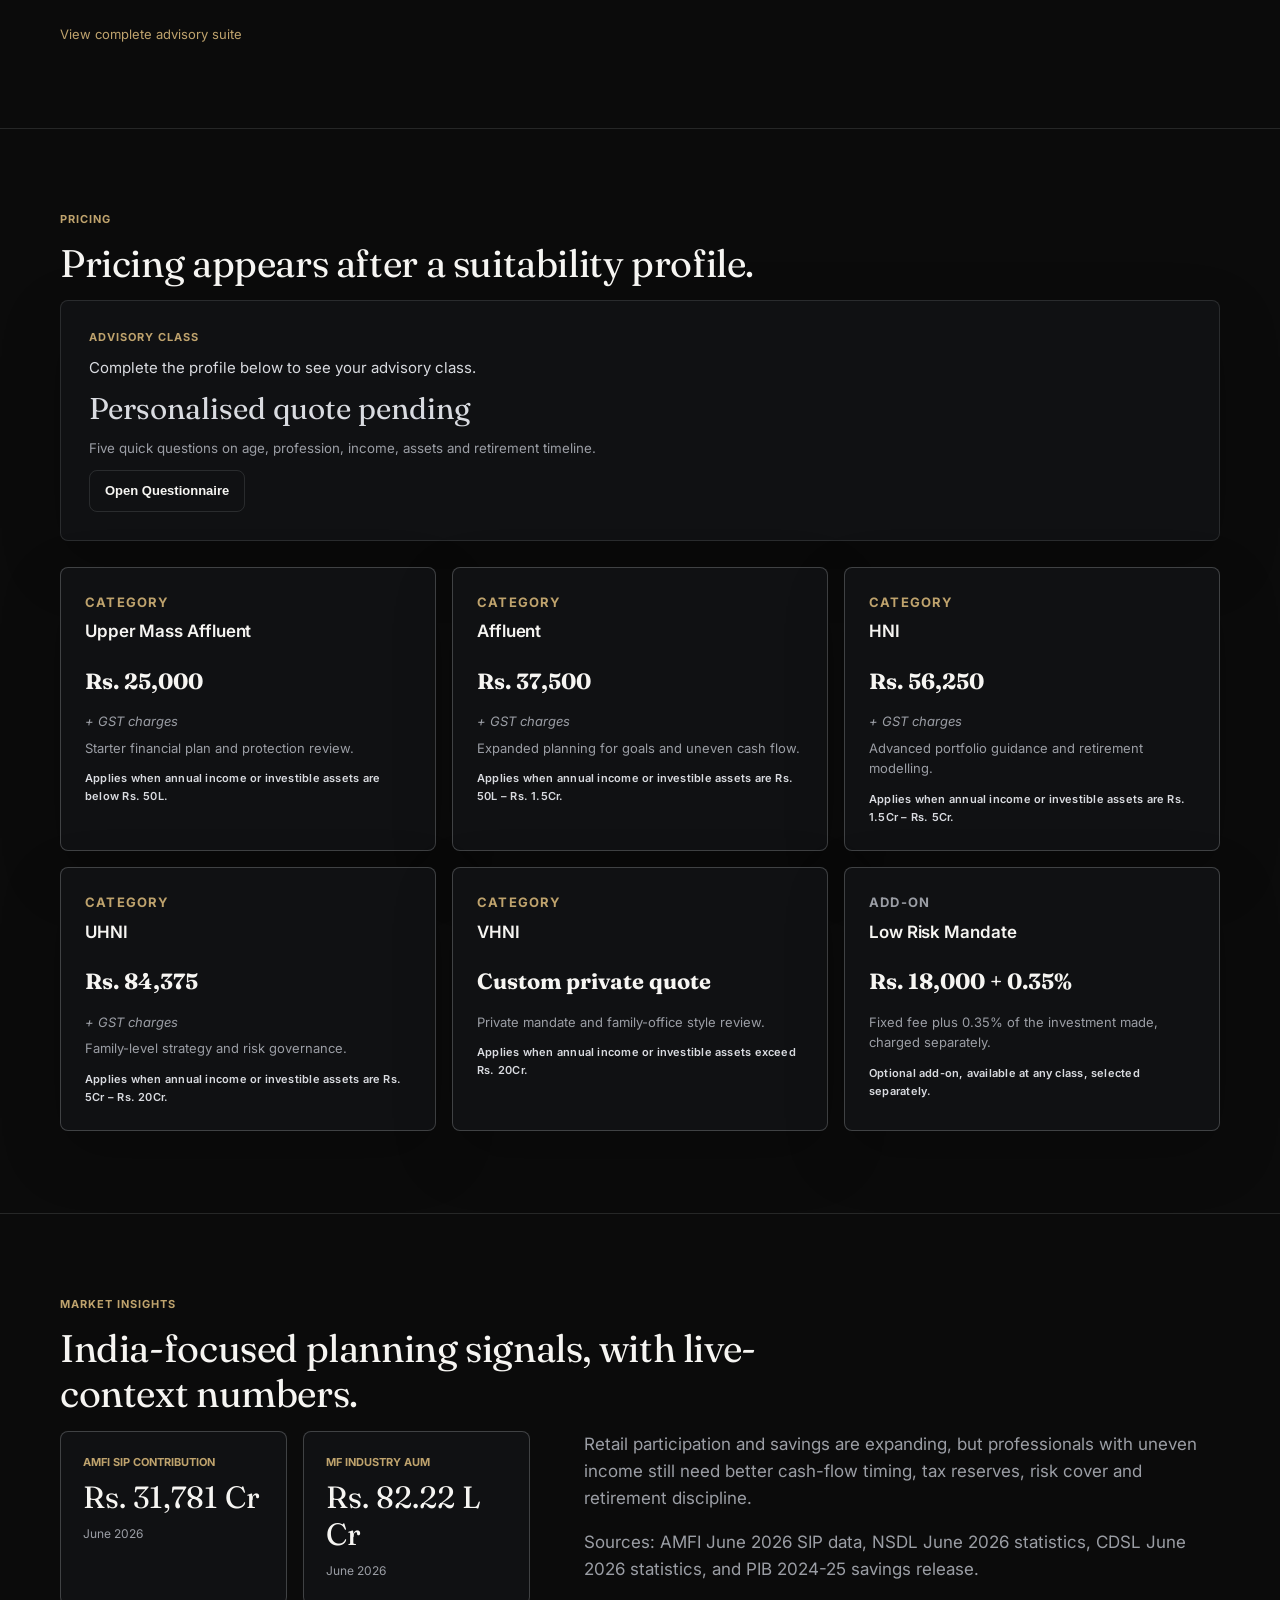
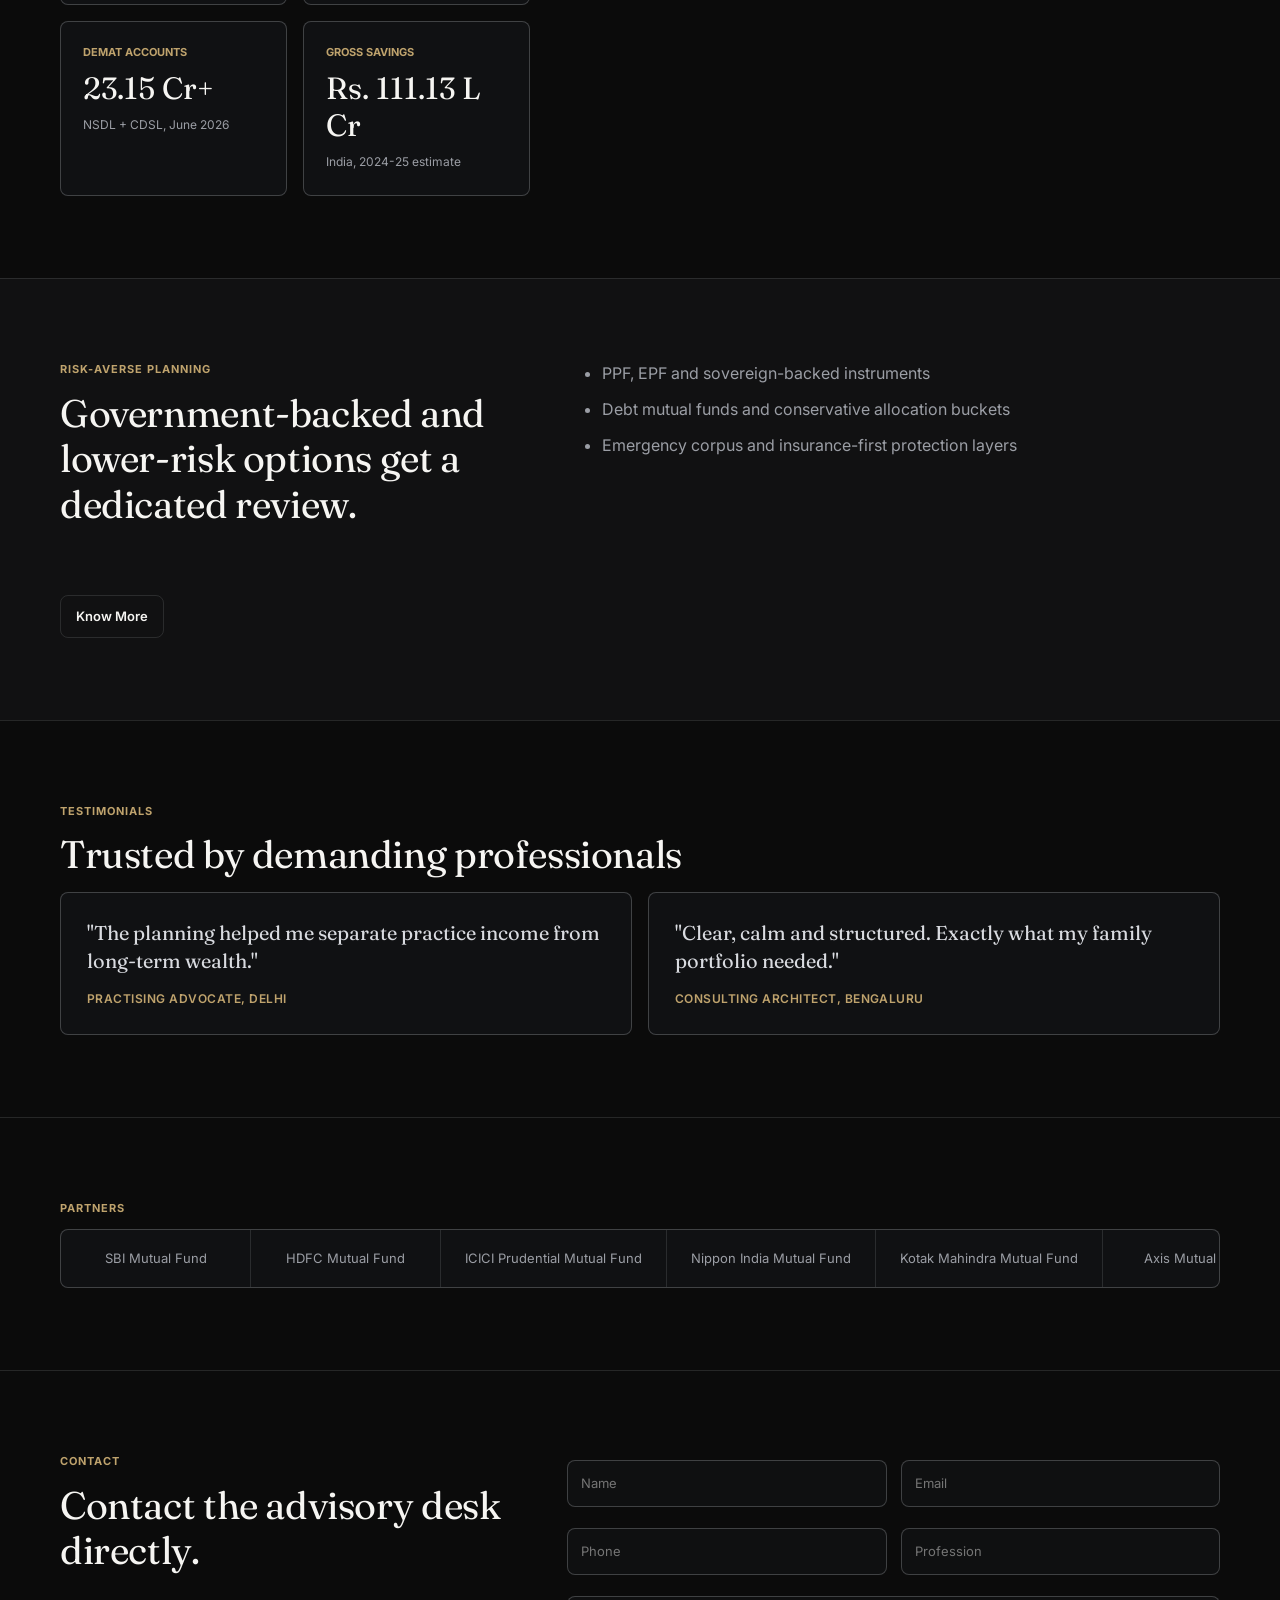
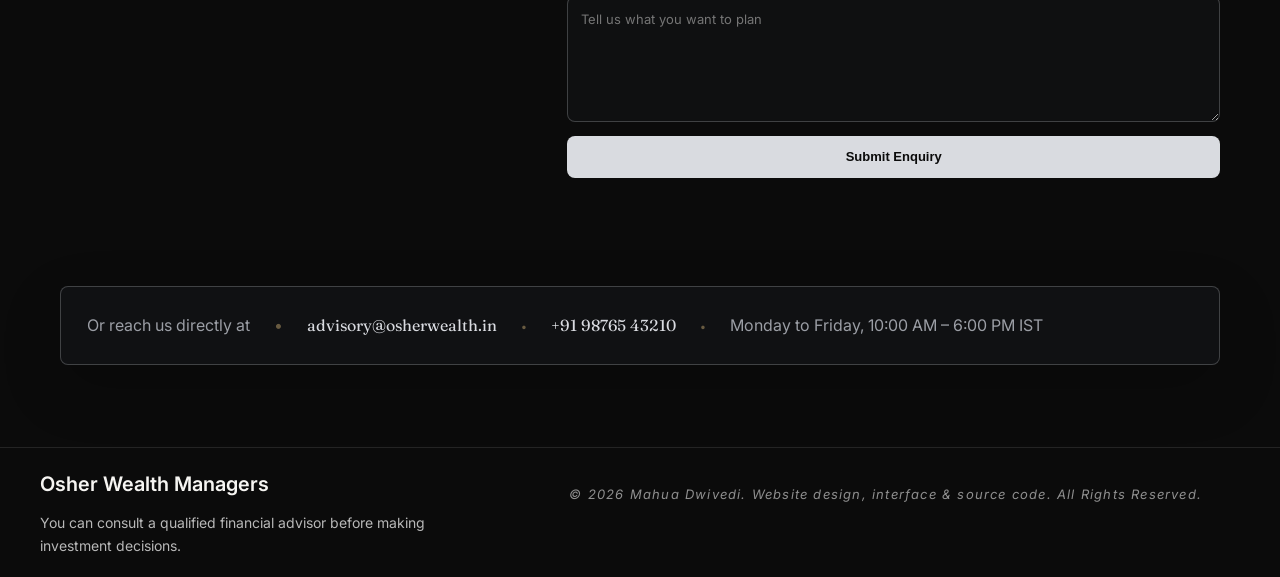
==== commit 2c6d2abb: "Modify pricing card styles and text for clarity Updated eyebrow text color and changed plain text to" ====
--- a/index.html
+++ b/index.html
@@ -96,36 +96,39 @@
       </div>
       <div id="pricingCards" class="card-grid pricing-classes">
         <article class="card pricing-card" data-tier="upper-mass-affluent">
-          <p class="eyebrow" style="color: gold">Category</p>
+          <p class="eyebrow" style="color: #bfa36d">Category</p>
           <h3>Upper Mass Affluent</h3>
           <strong class="pricing-card-fee">Rs. 25,000</strong>
-          <p> + GST charges </p>
+          <p><i> + GST charges </i></p>
           <p>Starter financial plan and protection review.</p>
           <small class="pricing-card-slab">Applies when annual income or investible assets are below Rs. 50L.</small>
         </article>
         <article class="card pricing-card" data-tier="affluent">
-          <p class="eyebrow">Category</p>
+          <p class="eyebrow" style="color: #bfa36d">Category</p>
           <h3>Affluent</h3>
           <strong class="pricing-card-fee">Rs. 37,500</strong>
+          <p><i> + GST charges </i></p>
           <p>Expanded planning for goals and uneven cash flow.</p>
           <small class="pricing-card-slab">Applies when annual income or investible assets are Rs. 50L – Rs. 1.5Cr.</small>
         </article>
         <article class="card pricing-card" data-tier="hni">
-          <p class="eyebrow">Category</p>
+          <p class="eyebrow" style="color: #bfa36d">Category</p>
           <h3>HNI</h3>
           <strong class="pricing-card-fee">Rs. 56,250</strong>
+          <p><i> + GST charges </i></p>
           <p>Advanced portfolio guidance and retirement modelling.</p>
           <small class="pricing-card-slab">Applies when annual income or investible assets are Rs. 1.5Cr – Rs. 5Cr.</small>
         </article>
         <article class="card pricing-card" data-tier="uhni">
-          <p class="eyebrow">Category</p>
+          <p class="eyebrow" style="color: #bfa36d">Category</p>
           <h3>UHNI</h3>
           <strong class="pricing-card-fee">Rs. 84,375</strong>
+          <p><i> + GST charges </i></p>
           <p>Family-level strategy and risk governance.</p>
           <small class="pricing-card-slab">Applies when annual income or investible assets are Rs. 5Cr – Rs. 20Cr.</small>
         </article>
         <article class="card pricing-card" data-tier="vhni">
-          <p class="eyebrow">Category</p>
+          <p class="eyebrow" style="color: #bfa36d">Category</p>
           <h3>VHNI</h3>
           <strong class="pricing-card-fee">Custom private quote</strong>
           <p>Private mandate and family-office style review.</p>
--- a/style.css
+++ b/style.css
@@ -493,7 +493,7 @@
 .pricing-card-slab {
   display: block;
   margin-top: 6px;
-  color: var(--gold);
+  color: var(--silver);
   font-size: 11px;
   font-weight: 600;
   letter-spacing: 0.02em;
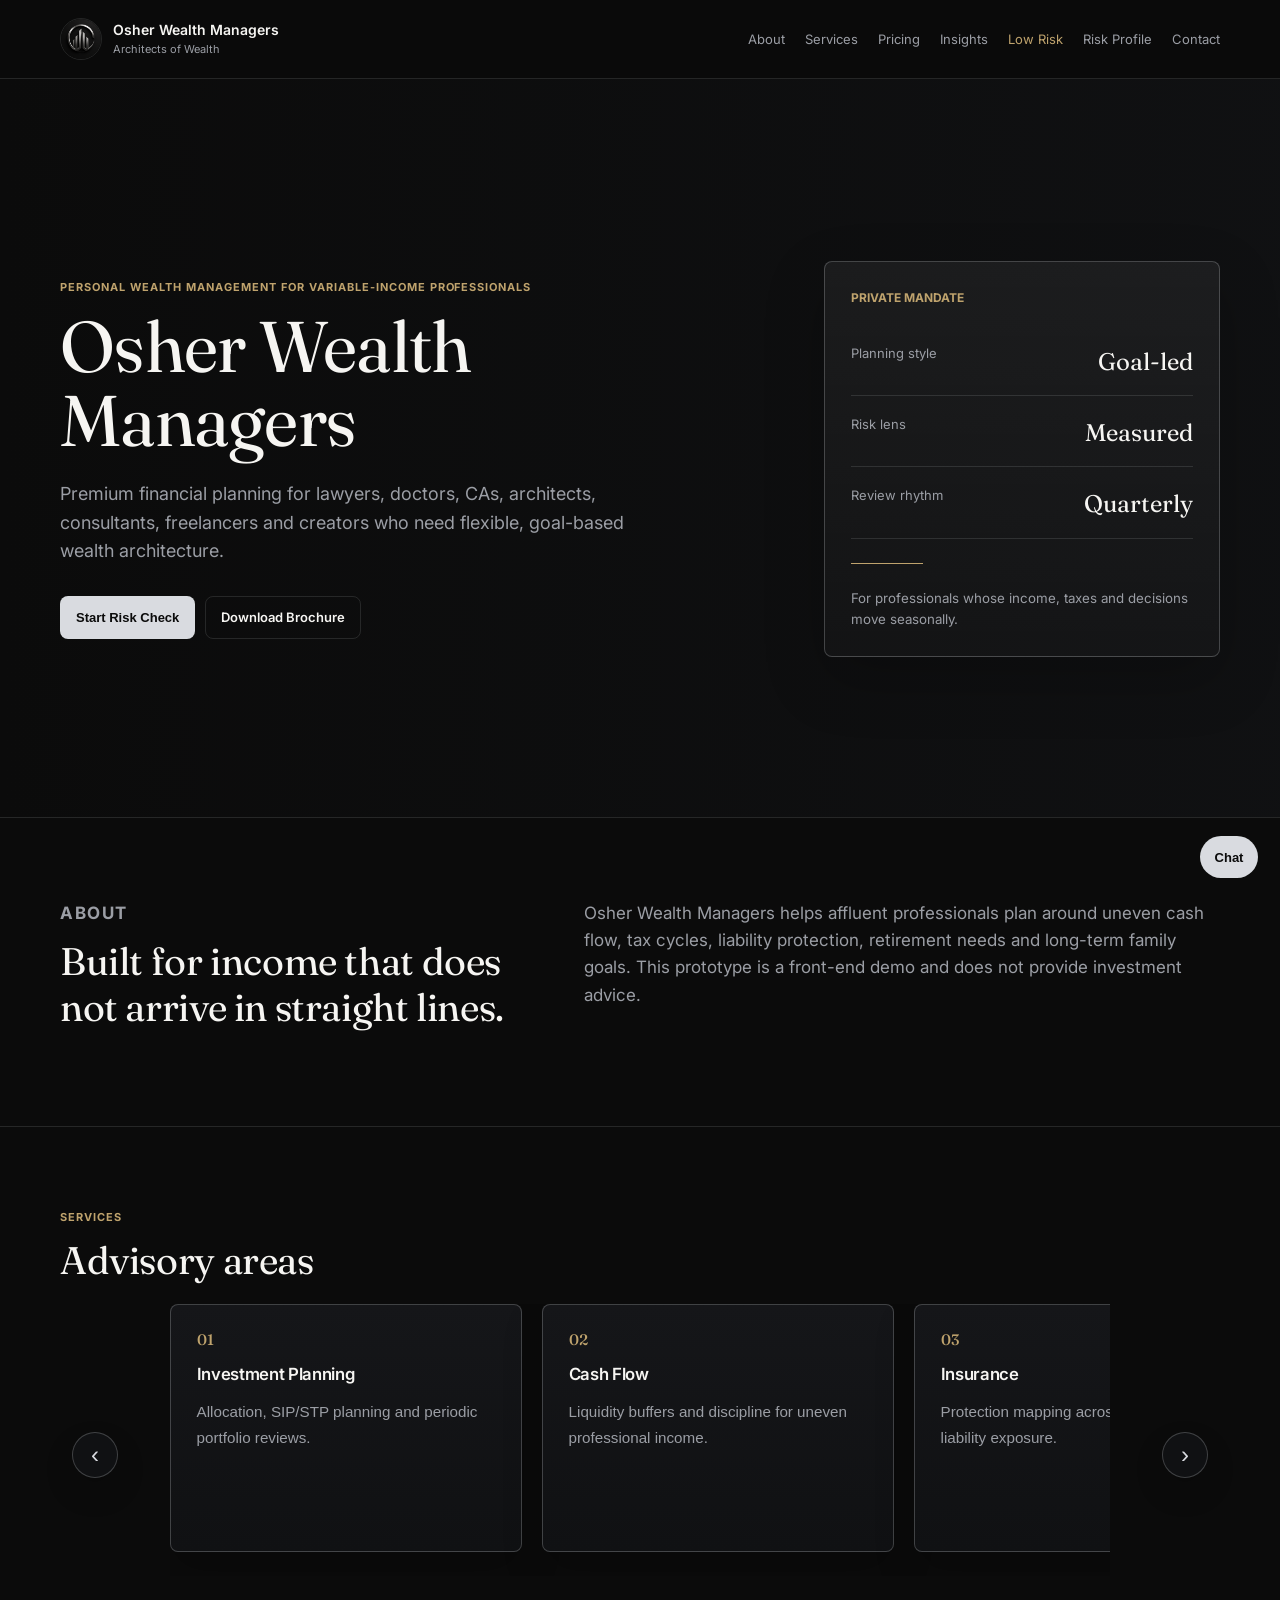
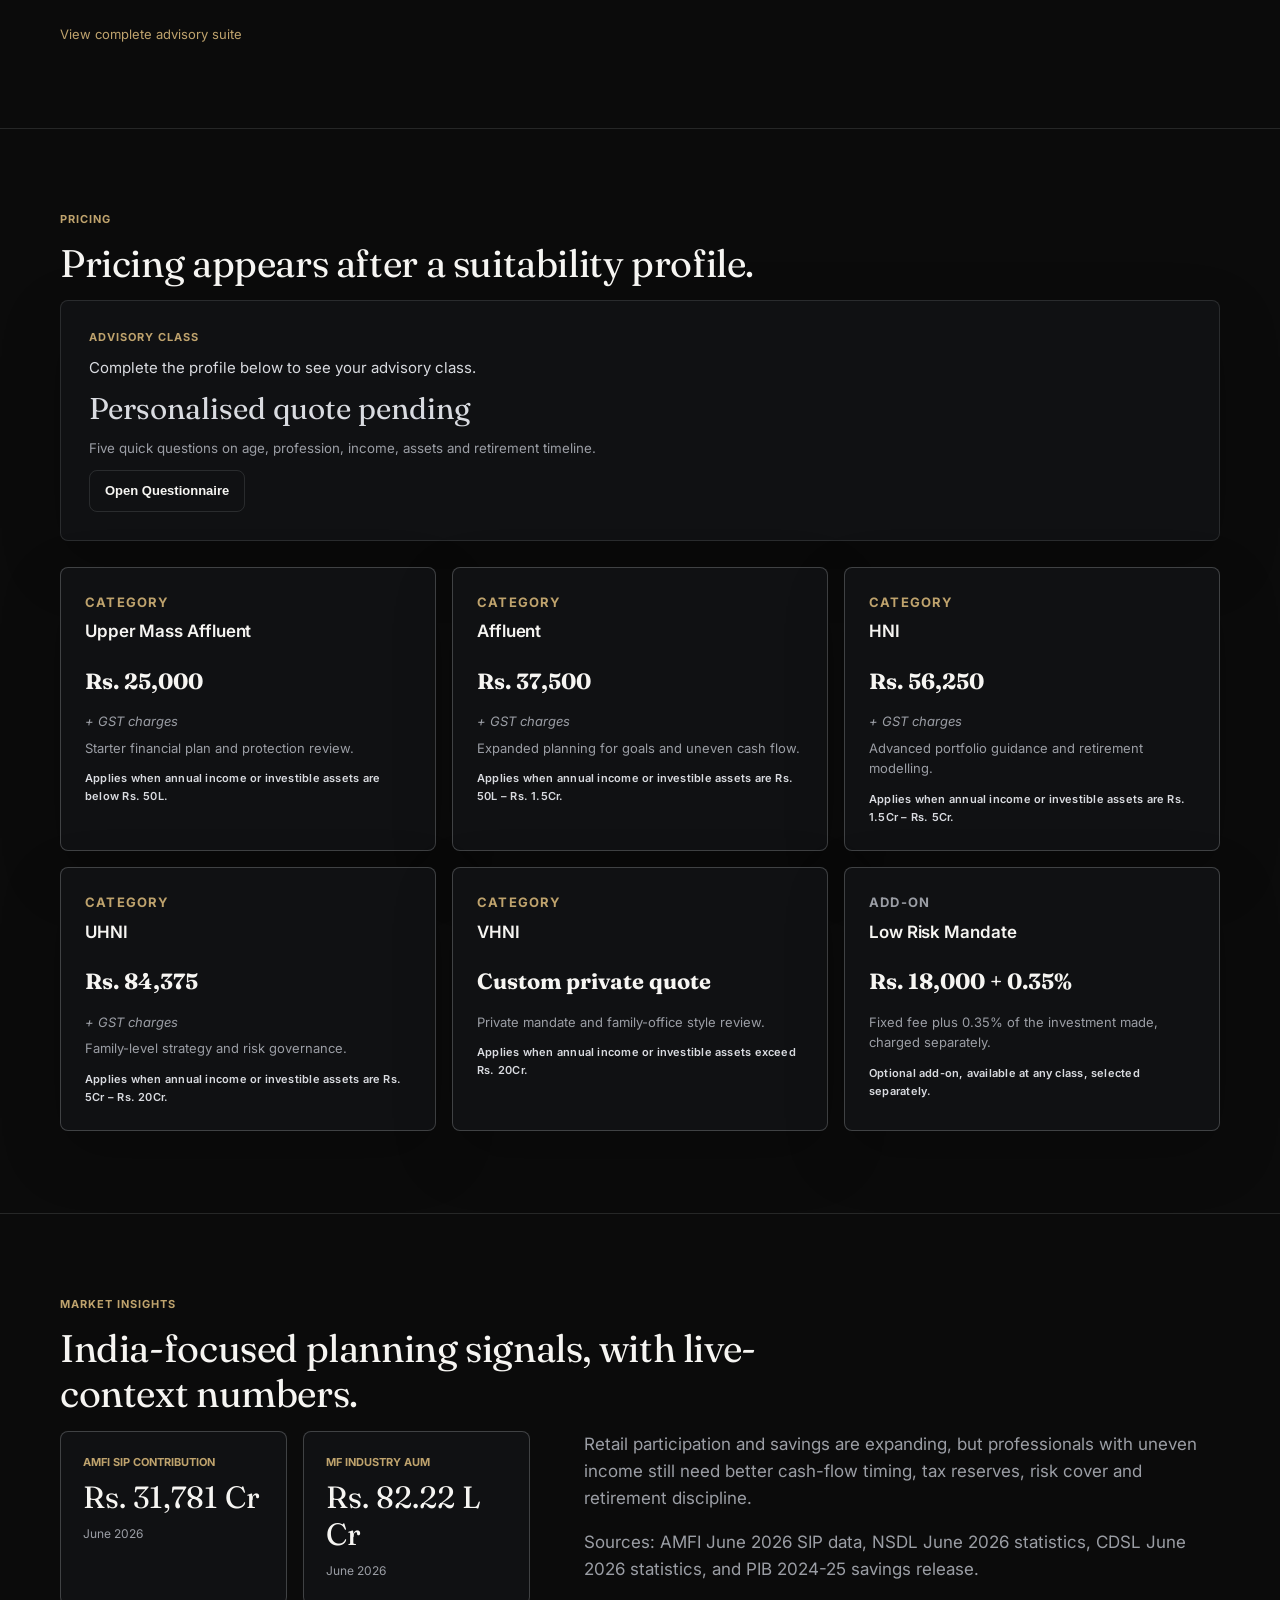
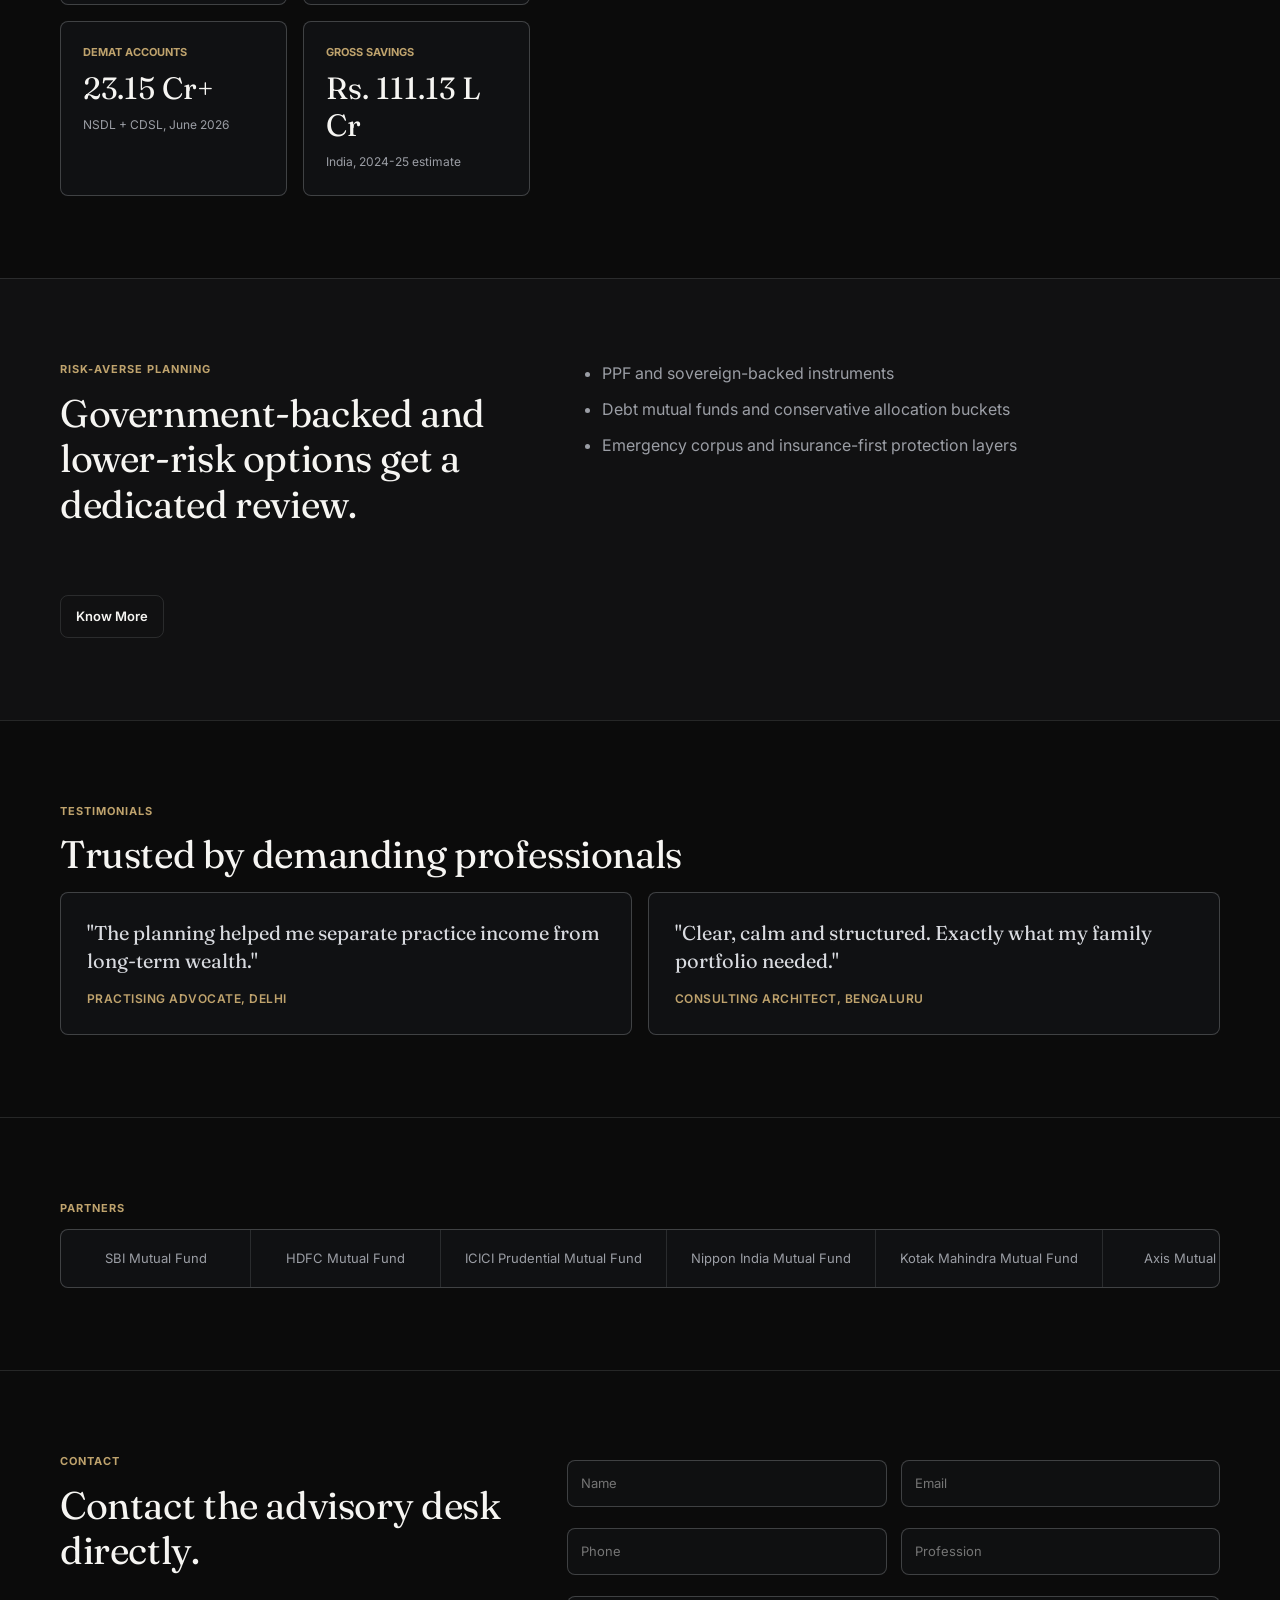
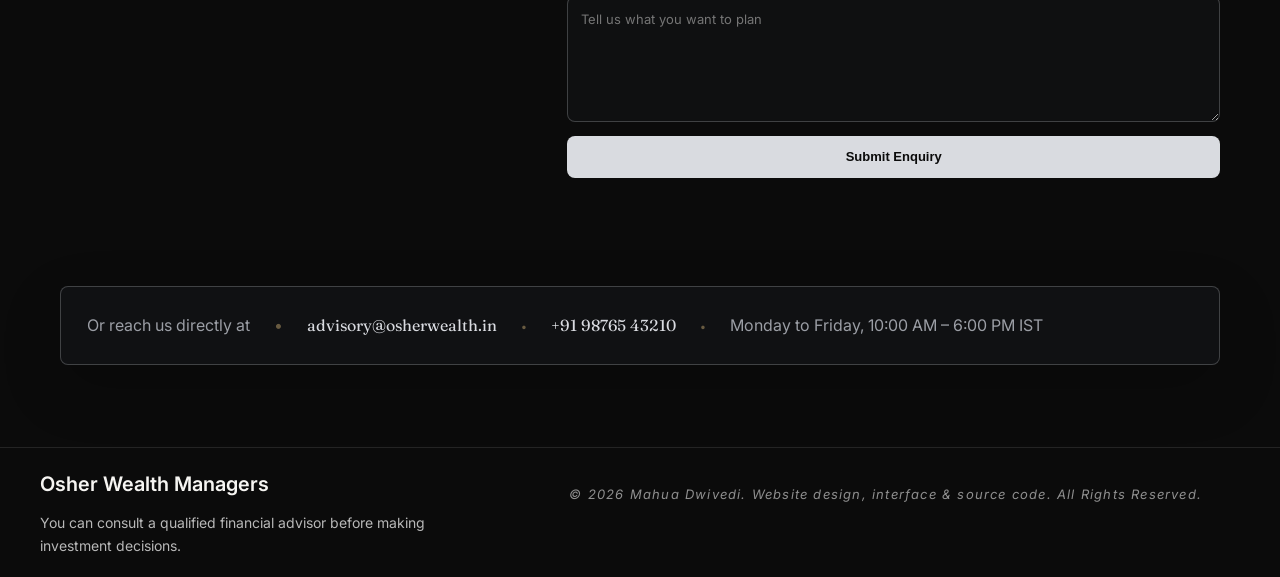
==== commit 8daa1410: "Remove EPF from low-risk options list" ====
--- a/index.html
+++ b/index.html
@@ -169,7 +169,7 @@
         <h2>Government-backed and lower-risk options get a dedicated review.</h2>
       </div>
       <ul>
-        <li>PPF, EPF and sovereign-backed instruments</li>
+        <li>PPF and sovereign-backed instruments</li>
         <li>Debt mutual funds and conservative allocation buckets</li>
         <li>Emergency corpus and insurance-first protection layers</li>
       </ul>
